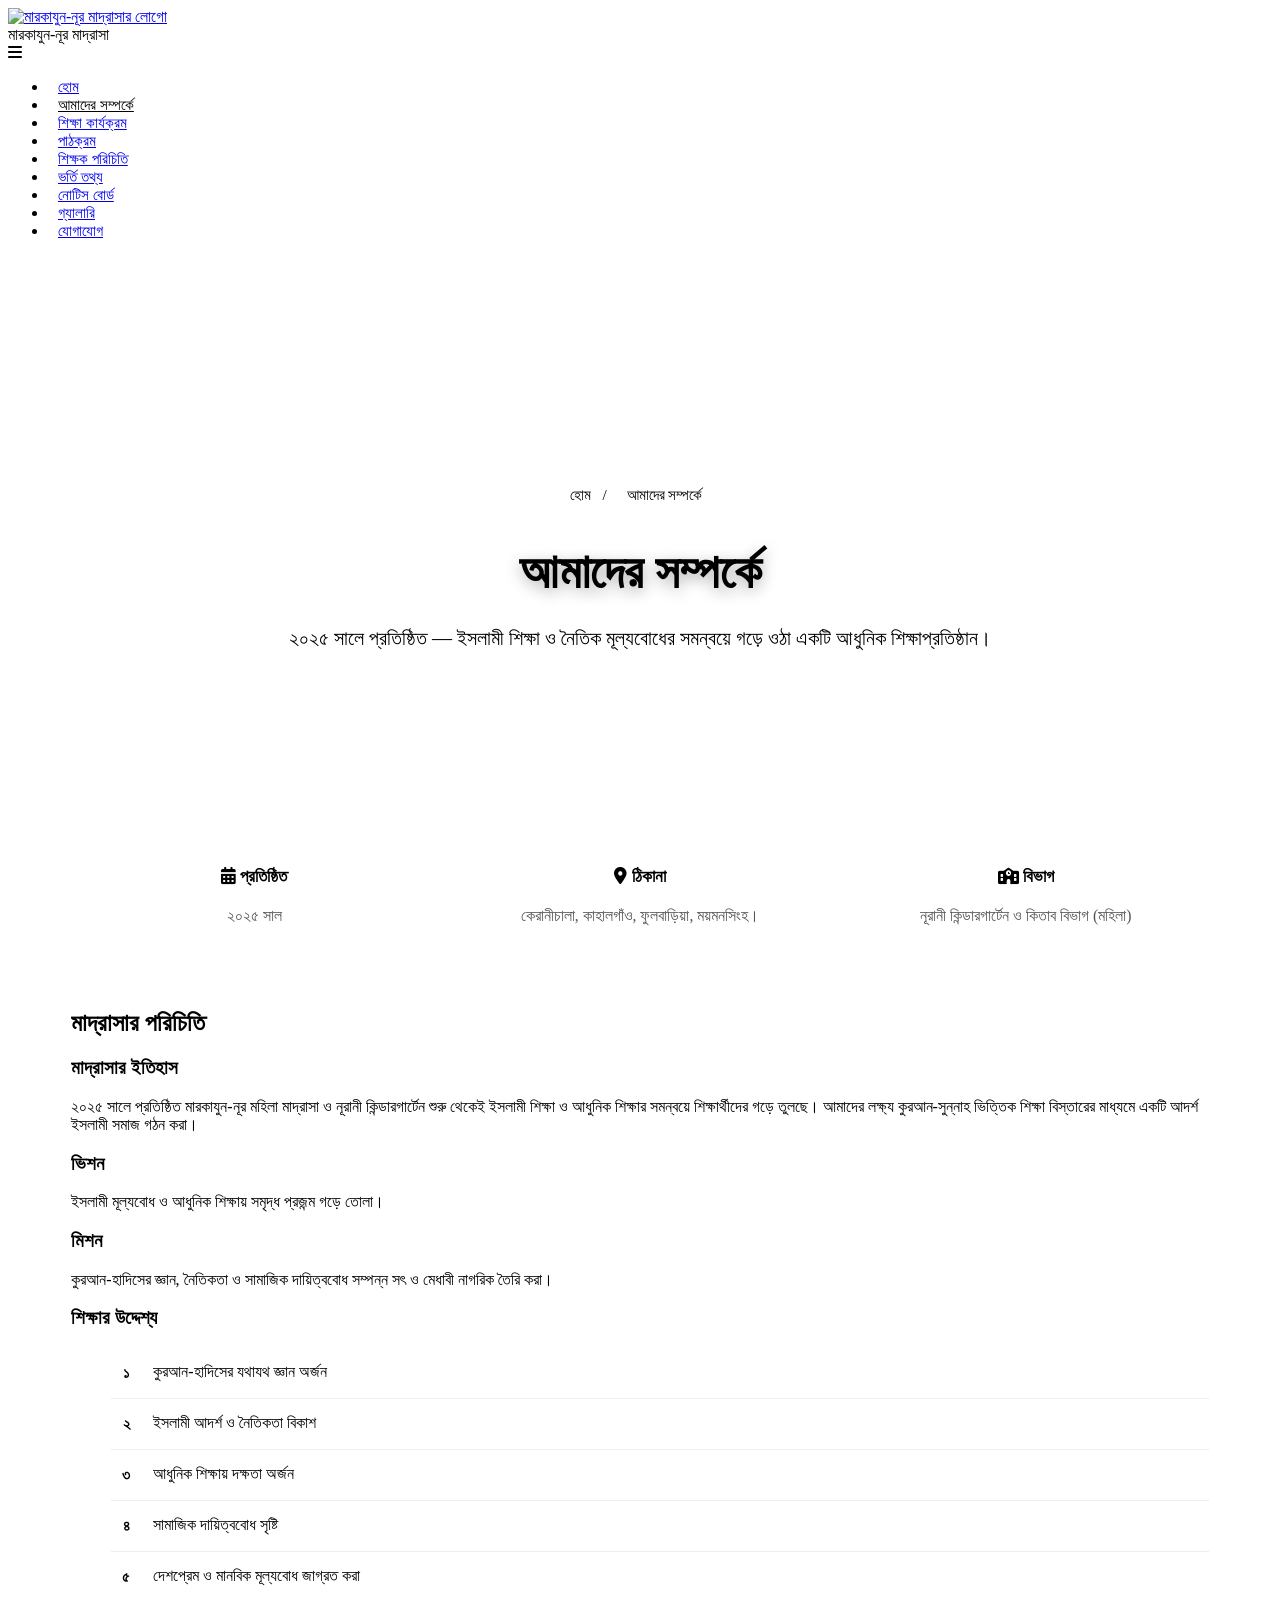
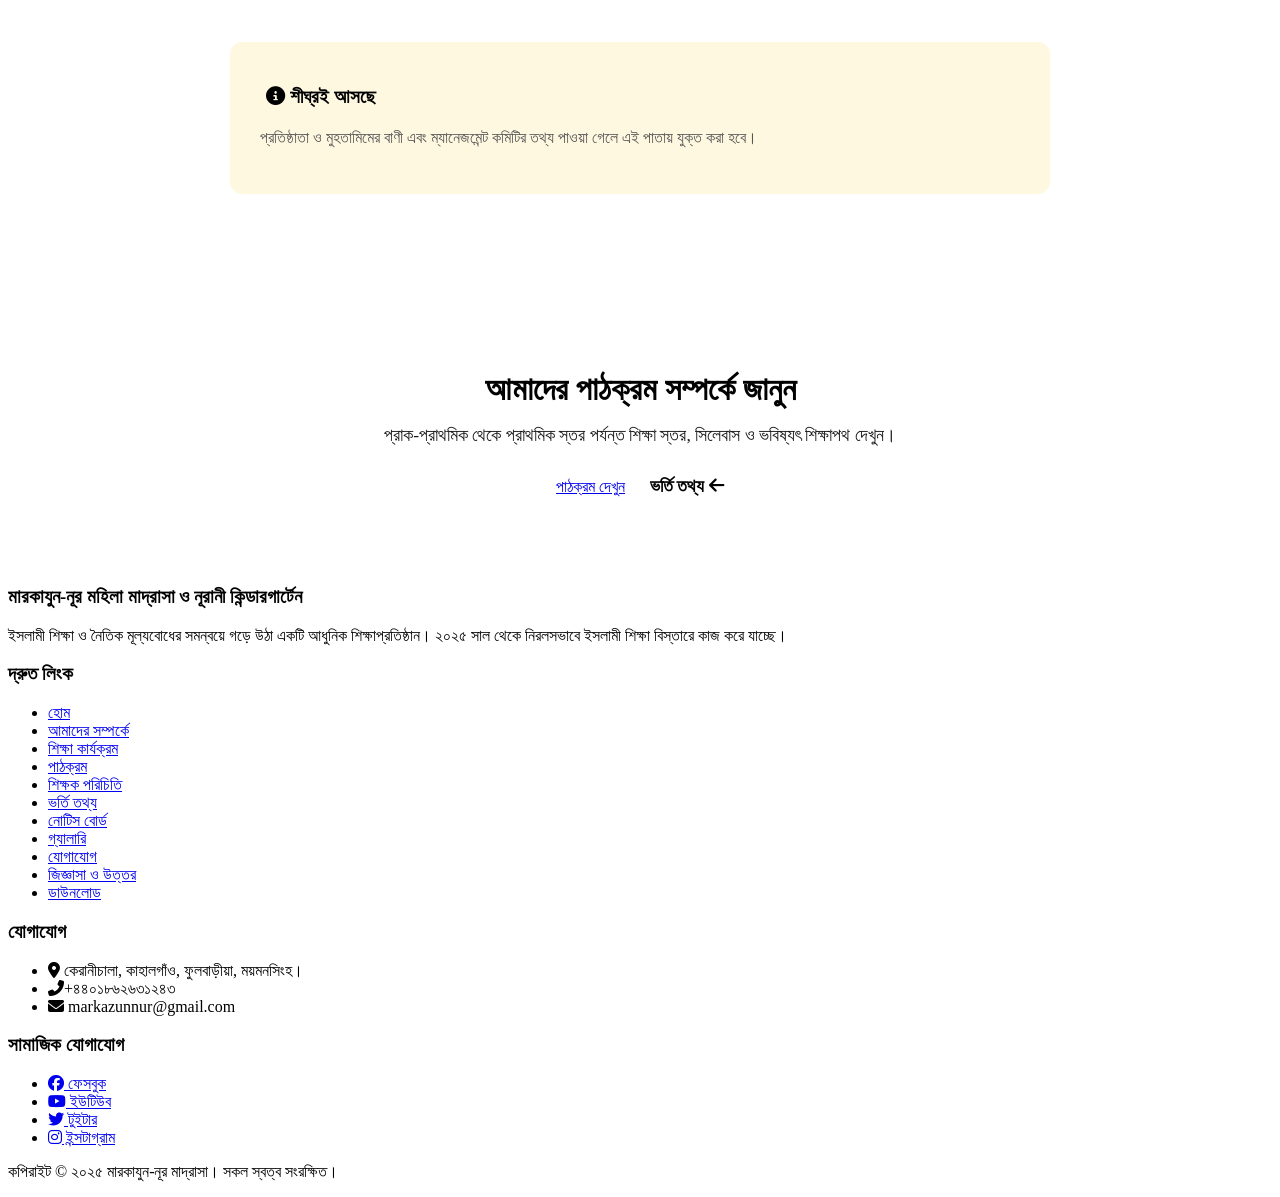
==== about.html @ 7dfc7ff7 "Add separate pages for About, Teachers, Admission, Notice, Gallery, Contact, FAQ and Downloads" ====
<!DOCTYPE html>
<html lang="bn">
<head>
<meta charset="UTF-8">
<meta name="viewport" content="width=device-width, initial-scale=1.0">

<title>আমাদের সম্পর্কে | মারকাযুন-নূর মাদ্রাসা</title>
<meta name="description" content="মারকাযুন-নূর মহিলা মাদ্রাসা ও নূরানী কিন্ডারগার্টেনের ইতিহাস, ভিশন, মিশন ও শিক্ষার উদ্দেশ্য।">
<meta name="keywords" content="মারকাযুন-নূর মাদ্রাসা, মাদ্রাসার ইতিহাস, ভিশন মিশন, নূরানী কিন্ডারগার্টেন">
<meta name="author" content="মারকাযুন-নূর মাদ্রাসা">

<!-- Robots -->
<meta name="robots" content="index, follow">
<meta name="googlebot" content="index, follow">

<!-- Canonical URL -->
<link rel="canonical" href="https://markazun-nur.netlify.app/about.html">

<!-- Open Graph (Facebook, WhatsApp, Messenger) -->
<meta property="og:title" content="আমাদের সম্পর্কে | মারকাযুন-নূর মাদ্রাসা">
<meta property="og:description" content="২০২৫ সালে প্রতিষ্ঠিত মারকাযুন-নূর মাদ্রাসার ইতিহাস, ভিশন, মিশন ও শিক্ষার উদ্দেশ্য।">
<meta property="og:image" content="https://markazun-nur.netlify.app/assets/images/og.jpg">
<meta property="og:url" content="https://markazun-nur.netlify.app/about.html">
<meta property="og:type" content="website">

<!-- Twitter Card -->
<meta name="twitter:card" content="summary_large_image">
<meta name="twitter:title" content="আমাদের সম্পর্কে | মারকাযুন-নূর মাদ্রাসা">
<meta name="twitter:description" content="২০২৫ সালে প্রতিষ্ঠিত মারকাযুন-নূর মাদ্রাসার ইতিহাস, ভিশন, মিশন ও শিক্ষার উদ্দেশ্য।">
<meta name="twitter:image" content="https://markazun-nur.netlify.app/assets/images/og.jpg">

<!-- Favicon -->
<link rel="icon" type="image/png" href="assets/images/favicon.png">

<!-- CSS -->
<link rel="stylesheet" href="https://cdnjs.cloudflare.com/ajax/libs/font-awesome/6.4.0/css/all.min.css">
<link rel="stylesheet" href="assets/css/style.css">
<link rel="stylesheet" href="assets/css/academic.css">
<link rel="stylesheet" href="assets/css/pages.css">
</head>
<body>
 <!-- Header & Navigation -->
    <header>
        <div class="header-container">
            <div class="logo">
                <div class="logo-img">
                 <a href="index.html"><img src="assets/images/logo.svg" alt="মারকাযুন-নূর মাদ্রাসার লোগো"></a>
                </div>
                <div class="logo-text">মারকাযুন-নূর মাদ্রাসা</div>
            </div>
            <div class="mobile-toggle">
                <i class="fas fa-bars"></i>
            </div>
            <ul class="nav-menu">
                <li><a href="index.html" class="nav-link">হোম</a></li>
                <li><a href="about.html" class="nav-link active">আমাদের সম্পর্কে</a></li>
                <li><a href="index.html#courses" class="nav-link">শিক্ষা কার্যক্রম</a></li>
                <li><a href="academic-programs.html" class="nav-link">পাঠক্রম</a></li>
                <li><a href="teachers.html" class="nav-link">শিক্ষক পরিচিতি</a></li>
                <li><a href="admission.html" class="nav-link">ভর্তি তথ্য</a></li>
                <li><a href="notice.html" class="nav-link">নোটিস বোর্ড</a></li>
                <li><a href="gallery.html" class="nav-link">গ্যালারি</a></li>
                <li><a href="contact.html" class="nav-link">যোগাযোগ</a></li>
            </ul>
        </div>
    </header>
    <!-- Page Hero -->
    <section class="ac-hero">
        <div class="hero-bg islamic-pattern"></div>
        <div class="ac-hero-content">
            <nav class="ac-breadcrumb" aria-label="ব্রেডক্রাম্ব">
                <a href="index.html">হোম</a>
                <span aria-hidden="true">/</span>
                <span aria-current="page">আমাদের সম্পর্কে</span>
            </nav>
            <h1 class="ac-hero-title">আমাদের সম্পর্কে</h1>
            <p class="ac-hero-subtitle">২০২৫ সালে প্রতিষ্ঠিত — ইসলামী শিক্ষা ও নৈতিক মূল্যবোধের সমন্বয়ে গড়ে ওঠা একটি আধুনিক শিক্ষাপ্রতিষ্ঠান।</p>
        </div>
    </section>

    <section class="ac-section">
        <div class="pages-info">
            <div class="pages-info-item">
                <h4><i class="fas fa-calendar-alt"></i> প্রতিষ্ঠিত</h4>
                <p>২০২৫ সাল</p>
            </div>
            <div class="pages-info-item">
                <h4><i class="fas fa-map-marker-alt"></i> ঠিকানা</h4>
                <p>কেরানীচালা, কাহালগাঁও, ফুলবাড়িয়া, ময়মনসিংহ।</p>
            </div>
            <div class="pages-info-item">
                <h4><i class="fas fa-school"></i> বিভাগ</h4>
                <p>নূরানী কিন্ডারগার্টেন ও কিতাব বিভাগ (মহিলা)</p>
            </div>
        </div>

        <h2 class="section-title">মাদ্রাসার পরিচিতি</h2>
        <div class="about-content">
            <div class="about-card">
                <h3 class="card-title">মাদ্রাসার ইতিহাস</h3>
                <p>২০২৫ সালে প্রতিষ্ঠিত মারকাযুন-নূর মহিলা মাদ্রাসা ও নূরানী কিন্ডারগার্টেন শুরু থেকেই ইসলামী শিক্ষা ও আধুনিক শিক্ষার সমন্বয়ে শিক্ষার্থীদের গড়ে তুলছে। আমাদের লক্ষ্য কুরআন-সুন্নাহ ভিত্তিক শিক্ষা বিস্তারের মাধ্যমে একটি আদর্শ ইসলামী সমাজ গঠন করা।</p>
            </div>
            <div class="about-card">
                <h3 class="card-title">ভিশন</h3>
                <p>ইসলামী মূল্যবোধ ও আধুনিক শিক্ষায় সমৃদ্ধ প্রজন্ম গড়ে তোলা।</p>
            </div>
            <div class="about-card">
                <h3 class="card-title">মিশন</h3>
                <p>কুরআন-হাদিসের জ্ঞান, নৈতিকতা ও সামাজিক দায়িত্ববোধ সম্পন্ন সৎ ও মেধাবী নাগরিক তৈরি করা।</p>
            </div>
            <div class="about-card">
                <h3 class="card-title">শিক্ষার উদ্দেশ্য</h3>
                <ol class="pages-objectives">
                    <li>কুরআন-হাদিসের যথাযথ জ্ঞান অর্জন</li>
                    <li>ইসলামী আদর্শ ও নৈতিকতা বিকাশ</li>
                    <li>আধুনিক শিক্ষায় দক্ষতা অর্জন</li>
                    <li>সামাজিক দায়িত্ববোধ সৃষ্টি</li>
                    <li>দেশপ্রেম ও মানবিক মূল্যবোধ জাগ্রত করা</li>
                </ol>
            </div>
        </div>

        <div class="ac-disclaimer">
            <h3><i class="fas fa-circle-info"></i> শীঘ্রই আসছে</h3>
            <p>প্রতিষ্ঠাতা ও মুহতামিমের বাণী এবং ম্যানেজমেন্ট কমিটির তথ্য পাওয়া গেলে এই পাতায় যুক্ত করা হবে।</p>
        </div>
    </section>

    <section class="ac-cta">
        <h2>আমাদের পাঠক্রম সম্পর্কে জানুন</h2>
        <p>প্রাক-প্রাথমিক থেকে প্রাথমিক স্তর পর্যন্ত শিক্ষা স্তর, সিলেবাস ও ভবিষ্যৎ শিক্ষাপথ দেখুন।</p>
        <div class="ac-cta-buttons">
            <a href="academic-programs.html" class="hero-btn">পাঠক্রম দেখুন</a>
            <a href="admission.html" class="ac-cta-link">ভর্তি তথ্য <i class="fas fa-arrow-left"></i></a>
        </div>
    </section>
    <!-- Footer -->
    <footer>
        <div class="footer-container">
            <div class="footer-col">
                <h3>মারকাযুন-নূর মহিলা মাদ্রাসা ও নূরানী কিন্ডারগার্টেন</h3>
                <p>ইসলামী শিক্ষা ও নৈতিক মূল্যবোধের সমন্বয়ে গড়ে উঠা একটি আধুনিক শিক্ষাপ্রতিষ্ঠান। ২০২৫ সাল থেকে নিরলসভাবে ইসলামী শিক্ষা বিস্তারে কাজ করে যাচ্ছে।</p>
            </div>
            <div class="footer-col">
                <h3>দ্রুত লিংক</h3>
                <ul class="footer-links">
                    <li><a href="index.html">হোম</a></li>
                    <li><a href="about.html">আমাদের সম্পর্কে</a></li>
                    <li><a href="index.html#courses">শিক্ষা কার্যক্রম</a></li>
                    <li><a href="academic-programs.html">পাঠক্রম</a></li>
                    <li><a href="teachers.html">শিক্ষক পরিচিতি</a></li>
                    <li><a href="admission.html">ভর্তি তথ্য</a></li>
                    <li><a href="notice.html">নোটিস বোর্ড</a></li>
                    <li><a href="gallery.html">গ্যালারি</a></li>
                    <li><a href="contact.html">যোগাযোগ</a></li>
                    <li><a href="faq.html">জিজ্ঞাসা ও উত্তর</a></li>
                    <li><a href="downloads.html">ডাউনলোড</a></li>
                </ul>
            </div>
            <div class="footer-col">
                <h3>যোগাযোগ</h3>
                <ul class="footer-links">
                    <li><i class="fas fa-map-marker-alt"></i> কেরানীচালা, কাহালগাঁও, ফুলবাড়ীয়া, ময়মনসিংহ।</li>
                    <li><i class="fas fa-phone-alt"></i>+৪৪০১৮৬২৬৩১২৪৩ </li>
                    <li><i class="fas fa-envelope"></i> markazunnur@gmail.com </li>
                </ul>
            </div>
            <div class="footer-col">
                <h3>সামাজিক যোগাযোগ</h3>
                <ul class="footer-links">
                    <li><a href="https://www.facebook.com/share/1FT8ZxsGFk/"><i class="fab fa-facebook"></i> ফেসবুক</a></li>
                    <li><a href="#"><i class="fab fa-youtube"></i> ইউটিউব</a></li>
                    <li><a href="#"><i class="fab fa-twitter"></i> টুইটার</a></li>
                    <li><a href="#"><i class="fab fa-instagram"></i> ইন্সটাগ্রাম</a></li>
                </ul>
            </div>
        </div>
        <div class="copyright">
            <p>কপিরাইট © ২০২৫ মারকাযুন-নূর মাদ্রাসা। সকল স্বত্ব সংরক্ষিত।</p>
        </div>
    </footer>

<script src="assets/js/script.js"></script>
</body>

</html>
---- assets/css/academic.css ----
/* ============================================================
   Academic Programs & Curriculum — Markazun-Nur Madrasah
   Uses the existing design system from assets/css/style.css
   (same variables, fonts, section titles and card language).
   ============================================================ */

/* Active navigation item */
.nav-link.active {
    color: var(--primary-green);
}
.nav-link.active::after {
    width: 80%;
}

/* ---------- Page hero ---------- */
.ac-hero {
    background: linear-gradient(135deg, var(--primary-green) 0%, var(--dark-bg) 100%);
    color: var(--white);
    text-align: center;
    padding: 230px 5% 70px;
    position: relative;
    overflow: hidden;
}
.ac-hero-content {
    position: relative;
    z-index: 2;
    max-width: 800px;
    margin: 0 auto;
}
.ac-breadcrumb {
    font-size: 0.95rem;
    margin-bottom: 15px;
    color: var(--light-gold);
}
.ac-breadcrumb a {
    color: var(--light-gold);
    text-decoration: none;
}
.ac-breadcrumb a:hover {
    color: var(--white);
    text-decoration: underline;
}
.ac-breadcrumb span {
    margin: 0 8px;
}
.ac-hero-title {
    font-family: 'shohid';
    font-size: 3rem;
    margin-bottom: 15px;
    text-shadow: 0 5px 15px rgba(0, 0, 0, 0.3);
}
.ac-hero-subtitle {
    font-size: 1.25rem;
    font-weight: 500;
    line-height: 1.7;
}

/* ---------- Shared section helpers ---------- */
.ac-section {
    padding: 80px 5%;
    max-width: 1200px;
    margin: 0 auto;
}
.ac-intro {
    text-align: center;
    font-size: 1.1rem;
    color: #555;
    max-width: 760px;
    margin: -30px auto 50px;
    line-height: 1.8;
}
.ac-note {
    text-align: center;
    color: #666;
    font-size: 1rem;
    margin-top: 40px;
}
.ac-note i {
    color: var(--primary-green);
    margin-right: 6px;
}

/* ---------- Academic levels ---------- */
.ac-level-group {
    margin-bottom: 50px;
}
.ac-level-head {
    display: flex;
    align-items: center;
    gap: 20px;
    background: var(--white);
    border-radius: 15px;
    padding: 25px 30px;
    box-shadow: 0 10px 30px var(--shadow);
    border-right: 5px solid var(--gold);
    margin-bottom: 25px;
}
.ac-level-icon {
    width: 64px;
    height: 64px;
    min-width: 64px;
    border-radius: 50%;
    background: var(--primary-green);
    color: var(--white);
    display: flex;
    align-items: center;
    justify-content: center;
    font-size: 1.6rem;
}
.ac-level-head h3 {
    font-size: 1.6rem;
    color: var(--primary-green);
    margin-bottom: 5px;
}
.ac-level-head p {
    color: #666;
    line-height: 1.7;
}
.ac-class-grid {
    display: grid;
    grid-template-columns: repeat(auto-fit, minmax(240px, 1fr));
    gap: 25px;
}
.ac-class-card {
    background: var(--white);
    border-radius: 15px;
    padding: 30px 25px;
    text-align: center;
    box-shadow: 0 10px 30px var(--shadow);
    transition: all 0.3s ease;
    position: relative;
    overflow: hidden;
}
.ac-class-card::before {
    content: '';
    position: absolute;
    top: 0;
    left: 0;
    width: 100%;
    height: 5px;
    background: var(--primary-green);
}
.ac-class-card:hover {
    transform: translateY(-8px);
    box-shadow: 0 15px 40px var(--shadow);
}
.ac-class-icon {
    width: 70px;
    height: 70px;
    border-radius: 50%;
    margin: 0 auto 18px;
    background: var(--light-green);
    color: var(--white);
    display: flex;
    align-items: center;
    justify-content: center;
    font-size: 1.8rem;
}
.ac-class-card h4 {
    font-size: 1.4rem;
    color: var(--primary-green);
    margin-bottom: 10px;
}
.ac-age {
    display: inline-block;
    background: var(--light-gold);
    color: var(--dark-bg);
    font-weight: 600;
    padding: 5px 14px;
    border-radius: 50px;
    margin-bottom: 12px;
}
.ac-age i {
    color: var(--primary-green);
    margin-left: 4px;
}
.ac-class-card p:last-child {
    color: #666;
    line-height: 1.7;
}

/* ---------- Syllabus ---------- */
.ac-syllabus {
    background: var(--white);
    border-radius: 20px;
    box-shadow: 0 10px 30px var(--shadow);
}
.ac-subject-grid {
    display: grid;
    grid-template-columns: repeat(auto-fit, minmax(300px, 1fr));
    gap: 25px;
}
.ac-subject-card {
    background: var(--off-white);
    border-radius: 15px;
    padding: 30px 25px;
    box-shadow: 0 5px 20px var(--shadow);
    transition: all 0.3s ease;
    border-top: 5px solid var(--primary-green);
}
.ac-subject-card:hover {
    transform: translateY(-8px);
    box-shadow: 0 15px 35px var(--shadow);
}
.ac-subject-card.ac-featured {
    background: linear-gradient(135deg, var(--primary-green) 0%, var(--dark-bg) 100%);
    color: var(--white);
    border-top: 5px solid var(--gold);
}
.ac-subject-card.ac-featured h3 {
    color: var(--white);
}
.ac-subject-card.ac-featured p {
    color: #e8e8e8;
}
.ac-subject-card.ac-featured .ac-subject-highlight {
    color: var(--light-gold);
}
.ac-subject-icon {
    width: 64px;
    height: 64px;
    border-radius: 50%;
    background: var(--primary-green);
    color: var(--white);
    display: flex;
    align-items: center;
    justify-content: center;
    font-size: 1.6rem;
    margin-bottom: 18px;
}
.ac-featured .ac-subject-icon {
    background: var(--gold);
    color: var(--dark-bg);
}
.ac-subject-card h3 {
    font-size: 1.4rem;
    color: var(--primary-green);
    margin-bottom: 10px;
}
.ac-subject-card p {
    color: #555;
    line-height: 1.8;
}
.ac-subject-highlight {
    font-weight: 700;
    color: var(--primary-green);
    font-size: 1.1rem;
    margin-bottom: 8px;
}
.ac-tags {
    list-style: none;
    display: flex;
    flex-wrap: wrap;
    gap: 10px;
    margin-top: 18px;
}
.ac-tags li {
    background: var(--white);
    border: 1px solid #ddd;
    border-radius: 50px;
    padding: 6px 14px;
    font-size: 0.95rem;
    color: #444;
}

/* ---------- Pathway ---------- */
.ac-pathway-badge {
    display: inline-block;
    background: var(--light-gold);
    color: var(--dark-bg);
    font-weight: 700;
    padding: 8px 20px;
    border-radius: 50px;
    margin: 0 auto 40px;
}
#pathway {
    text-align: center;
}
#pathway .ac-intro {
    margin-bottom: 25px;
}
.ac-pathway {
    max-width: 760px;
    margin: 0 auto;
    text-align: left;
}
.ac-step {
    display: flex;
    align-items: flex-start;
    gap: 20px;
    background: var(--white);
    border-radius: 15px;
    padding: 25px 30px;
    box-shadow: 0 10px 30px var(--shadow);
    text-align: left;
}
.ac-step-body {
    flex: 1;
    min-width: 0;
}
.ac-step-num {
    width: 56px;
    height: 56px;
    min-width: 56px;
    border-radius: 50%;
    background: var(--primary-green);
    color: var(--white);
    display: flex;
    align-items: center;
    justify-content: center;
    font-size: 1.5rem;
    font-weight: 700;
}
.ac-step-body h3 {
    font-size: 1.35rem;
    color: var(--primary-green);
    margin-bottom: 6px;
}
.ac-step-body p {
    color: #555;
    line-height: 1.8;
}
.ac-arrow {
    text-align: center;
    color: var(--gold);
    font-size: 1.6rem;
    padding: 10px 0;
}
.ac-branch-grid {
    display: grid;
    grid-template-columns: repeat(3, 1fr);
    gap: 15px;
    margin-top: 20px;
}
.ac-branch {
    background: var(--off-white);
    border: 2px solid var(--gold);
    border-radius: 12px;
    padding: 20px 12px;
    text-align: center;
}
.ac-branch-icon {
    width: 52px;
    height: 52px;
    border-radius: 50%;
    margin: 0 auto 12px;
    background: var(--primary-green);
    color: var(--white);
    display: flex;
    align-items: center;
    justify-content: center;
    font-size: 1.3rem;
}
.ac-branch h4 {
    font-size: 1.2rem;
    color: var(--primary-green);
    margin-bottom: 4px;
}
.ac-branch p {
    font-size: 0.95rem;
    color: #666;
}
.ac-disclaimer {
    max-width: 760px;
    margin: 40px auto 0;
    background: #fff8e1;
    border: 1px solid var(--gold);
    border-right: 5px solid var(--gold);
    border-radius: 12px;
    padding: 25px 30px;
    text-align: left;
}
.ac-disclaimer h3 {
    color: var(--primary-green);
    font-size: 1.2rem;
    margin-bottom: 8px;
}
.ac-disclaimer h3 i {
    color: var(--gold);
    margin-left: 6px;
}
.ac-disclaimer p {
    color: #555;
    line-height: 1.8;
}

/* ---------- CTA ---------- */
.ac-cta {
    background: linear-gradient(135deg, var(--primary-green) 0%, var(--dark-bg) 100%);
    color: var(--white);
    text-align: center;
    padding: 70px 5%;
}
.ac-cta h2 {
    font-size: 2rem;
    margin-bottom: 12px;
}
.ac-cta p {
    font-size: 1.1rem;
    margin-bottom: 30px;
    opacity: 0.9;
}
.ac-cta-buttons {
    display: flex;
    align-items: center;
    justify-content: center;
    gap: 25px;
    flex-wrap: wrap;
}
.ac-cta-link {
    color: var(--light-gold);
    text-decoration: none;
    font-weight: 600;
    font-size: 1.1rem;
}
.ac-cta-link:hover {
    color: var(--white);
    text-decoration: underline;
}

/* ---------- Homepage preview section ---------- */
.curriculum-preview {
    background: var(--white);
}
.curriculum-intro {
    text-align: center;
    font-size: 1.1rem;
    color: #555;
    max-width: 760px;
    margin: -30px auto 10px;
    line-height: 1.8;
}
.curriculum-more {
    text-align: center;
    margin-top: 45px;
}

/* ---------- Responsive ---------- */
@media (max-width: 992px) {
    .ac-hero-title {
        font-size: 2.4rem;
    }
}
@media (max-width: 768px) {
    .ac-hero {
        padding: 130px 5% 55px;
    }
    .ac-hero-title {
        font-size: 2rem;
    }
    .ac-hero-subtitle {
        font-size: 1.1rem;
    }
    .ac-section {
        padding: 60px 5%;
    }
    .ac-level-head {
        flex-direction: column;
        text-align: center;
        padding: 25px 20px;
    }
    .ac-step {
        padding: 20px;
    }
    .ac-cta h2 {
        font-size: 1.6rem;
    }
}
@media (max-width: 576px) {
    .ac-hero-title {
        font-size: 1.7rem;
    }
    .ac-branch-grid {
        grid-template-columns: 1fr;
    }
    .ac-step {
        flex-direction: column;
        align-items: center;
        text-align: center;
    }
    .ac-subject-card,
    .ac-class-card {
        padding: 25px 18px;
    }
}
---- assets/css/pages.css ----
/* ============================================================
   Shared pages — Markazun-Nur Madrasah
   Page-specific styles for about, teachers, admission, notice,
   gallery, contact, faq, downloads.
   Loads after assets/css/style.css and assets/css/academic.css.
   Uses the same design variables.
   ============================================================ */

/* 9-item desktop navigation: tighten spacing so it fits one row */
.nav-menu {
    gap: 16px;
}
.nav-link {
    padding: 8px 10px;
    font-size: 0.95rem;
}

/* ---------- Info strip (about page) ---------- */
.pages-info {
    display: grid;
    grid-template-columns: repeat(auto-fit, minmax(220px, 1fr));
    gap: 20px;
    margin-bottom: 45px;
}
.pages-info-item {
    background: var(--white);
    border-radius: 12px;
    padding: 20px 22px;
    box-shadow: 0 5px 20px var(--shadow);
    border-top: 4px solid var(--gold);
    text-align: center;
}
.pages-info-item h4 {
    color: var(--primary-green);
    font-size: 1.05rem;
    margin-bottom: 6px;
}
.pages-info-item p {
    color: #555;
    line-height: 1.7;
    font-size: 0.98rem;
}

/* Objectives list (about page) */
.pages-objectives {
    list-style: none;
    counter-reset: obj;
    margin-top: 10px;
}
.pages-objectives li {
    counter-increment: obj;
    padding: 10px 0;
    border-bottom: 1px solid #eee;
    display: flex;
    gap: 12px;
    align-items: flex-start;
    line-height: 1.7;
}
.pages-objectives li:last-child {
    border-bottom: none;
}
.pages-objectives li::before {
    content: counter(obj, bengali);
    width: 30px;
    height: 30px;
    min-width: 30px;
    border-radius: 50%;
    background: var(--primary-green);
    color: var(--white);
    display: flex;
    align-items: center;
    justify-content: center;
    font-weight: 700;
    font-size: 0.95rem;
}

/* ---------- FAQ accordion ---------- */
.faq-list {
    max-width: 820px;
    margin: 0 auto;
}
.faq-list details {
    background: var(--white);
    border-radius: 12px;
    box-shadow: 0 5px 20px var(--shadow);
    margin-bottom: 15px;
    overflow: hidden;
    border-right: 4px solid var(--primary-green);
}
.faq-list summary {
    cursor: pointer;
    padding: 20px 25px;
    font-weight: 700;
    font-size: 1.1rem;
    color: var(--primary-green);
    list-style: none;
    display: flex;
    justify-content: space-between;
    align-items: center;
    gap: 15px;
}
.faq-list summary::-webkit-details-marker {
    display: none;
}
.faq-list summary::after {
    content: '\f078';
    font-family: 'Font Awesome 6 Free';
    font-weight: 900;
    font-size: 0.9rem;
    color: var(--gold);
    transition: transform 0.3s ease;
}
.faq-list details[open ] summary::after {
    transform: rotate(180deg);
}
.faq-list details p,
.faq-list details ul {
    padding: 0 25px 20px;
    color: #555;
    line-height: 1.9;
}
.faq-list details ul {
    list-style: none;
}
.faq-list details ul li {
    padding: 4px 0;
}
.faq-list details ul li i {
    color: var(--gold);
    margin-left: 8px;
}

/* ---------- Downloads ---------- */
.dl-grid {
    display: grid;
    grid-template-columns: repeat(auto-fit, minmax(300px, 1fr));
    gap: 25px;
}
.dl-card {
    background: var(--white);
    border-radius: 15px;
    padding: 30px 25px;
    box-shadow: 0 10px 30px var(--shadow);
    transition: all 0.3s ease;
    border-top: 5px solid var(--primary-green);
    display: flex;
    flex-direction: column;
}
.dl-card:hover {
    transform: translateY(-8px);
    box-shadow: 0 15px 40px var(--shadow);
}
.dl-icon {
    width: 64px;
    height: 64px;
    border-radius: 50%;
    background: var(--primary-green);
    color: var(--white);
    display: flex;
    align-items: center;
    justify-content: center;
    font-size: 1.6rem;
    margin-bottom: 18px;
}
.dl-card h3 {
    font-size: 1.3rem;
    color: var(--primary-green);
    margin-bottom: 12px;
    line-height: 1.6;
}
.dl-meta {
    display: flex;
    flex-wrap: wrap;
    gap: 10px;
    margin-bottom: 20px;
}
.dl-meta span {
    background: var(--off-white);
    border: 1px solid #ddd;
    border-radius: 50px;
    padding: 5px 14px;
    font-size: 0.9rem;
    color: #444;
}
.dl-meta span i {
    color: var(--primary-green);
    margin-left: 5px;
}
.dl-btn {
    margin-top: auto;
    display: inline-block;
    background: var(--primary-green);
    color: var(--white);
    text-decoration: none;
    padding: 11px 26px;
    border-radius: 50px;
    font-weight: 600;
    font-size: 1rem;
    transition: all 0.3s ease;
    text-align: center;
}
.dl-btn:hover {
    background: var(--light-green);
    transform: translateY(-3px);
    box-shadow: 0 5px 15px rgba(0, 0, 0, 0.2);
}
.dl-btn i {
    margin-left: 8px;
}

/* ---------- Admission page helpers ---------- */
.pages-steps {
    max-width: 760px;
    margin: 0 auto 50px;
}
.pages-form-box {
    text-align: center;
    background: var(--white);
    border-radius: 15px;
    padding: 35px 25px;
    box-shadow: 0 10px 30px var(--shadow);
    margin-bottom: 50px;
}
.pages-form-box h3 {
    color: var(--primary-green);
    font-size: 1.4rem;
    margin-bottom: 10px;
}
.pages-form-box p {
    color: #666;
    line-height: 1.8;
    margin-bottom: 22px;
}

/* ---------- Gallery (fill tiles, crop wide photos) ---------- */
.gallery-item {
    display: block;
}
.gallery-item img {
    width: 100%;
    height: 100%;
    object-fit: cover;
    display: block;
}

/* ---------- Contact page ---------- */
.contact-detail a {
    color: #333;
    text-decoration: none;
}
.contact-detail a:hover {
    color: var(--primary-green);
    text-decoration: underline;
}

/* ---------- Responsive ---------- */
@media (max-width: 768px) {
    .faq-list summary {
        padding: 16px 18px;
        font-size: 1rem;
    }
    .faq-list details p,
    .faq-list details ul {
        padding: 0 18px 16px;
    }
}
@media (max-width: 576px) {
    .dl-card,
    .pages-form-box {
        padding: 25px 18px;
    }
}
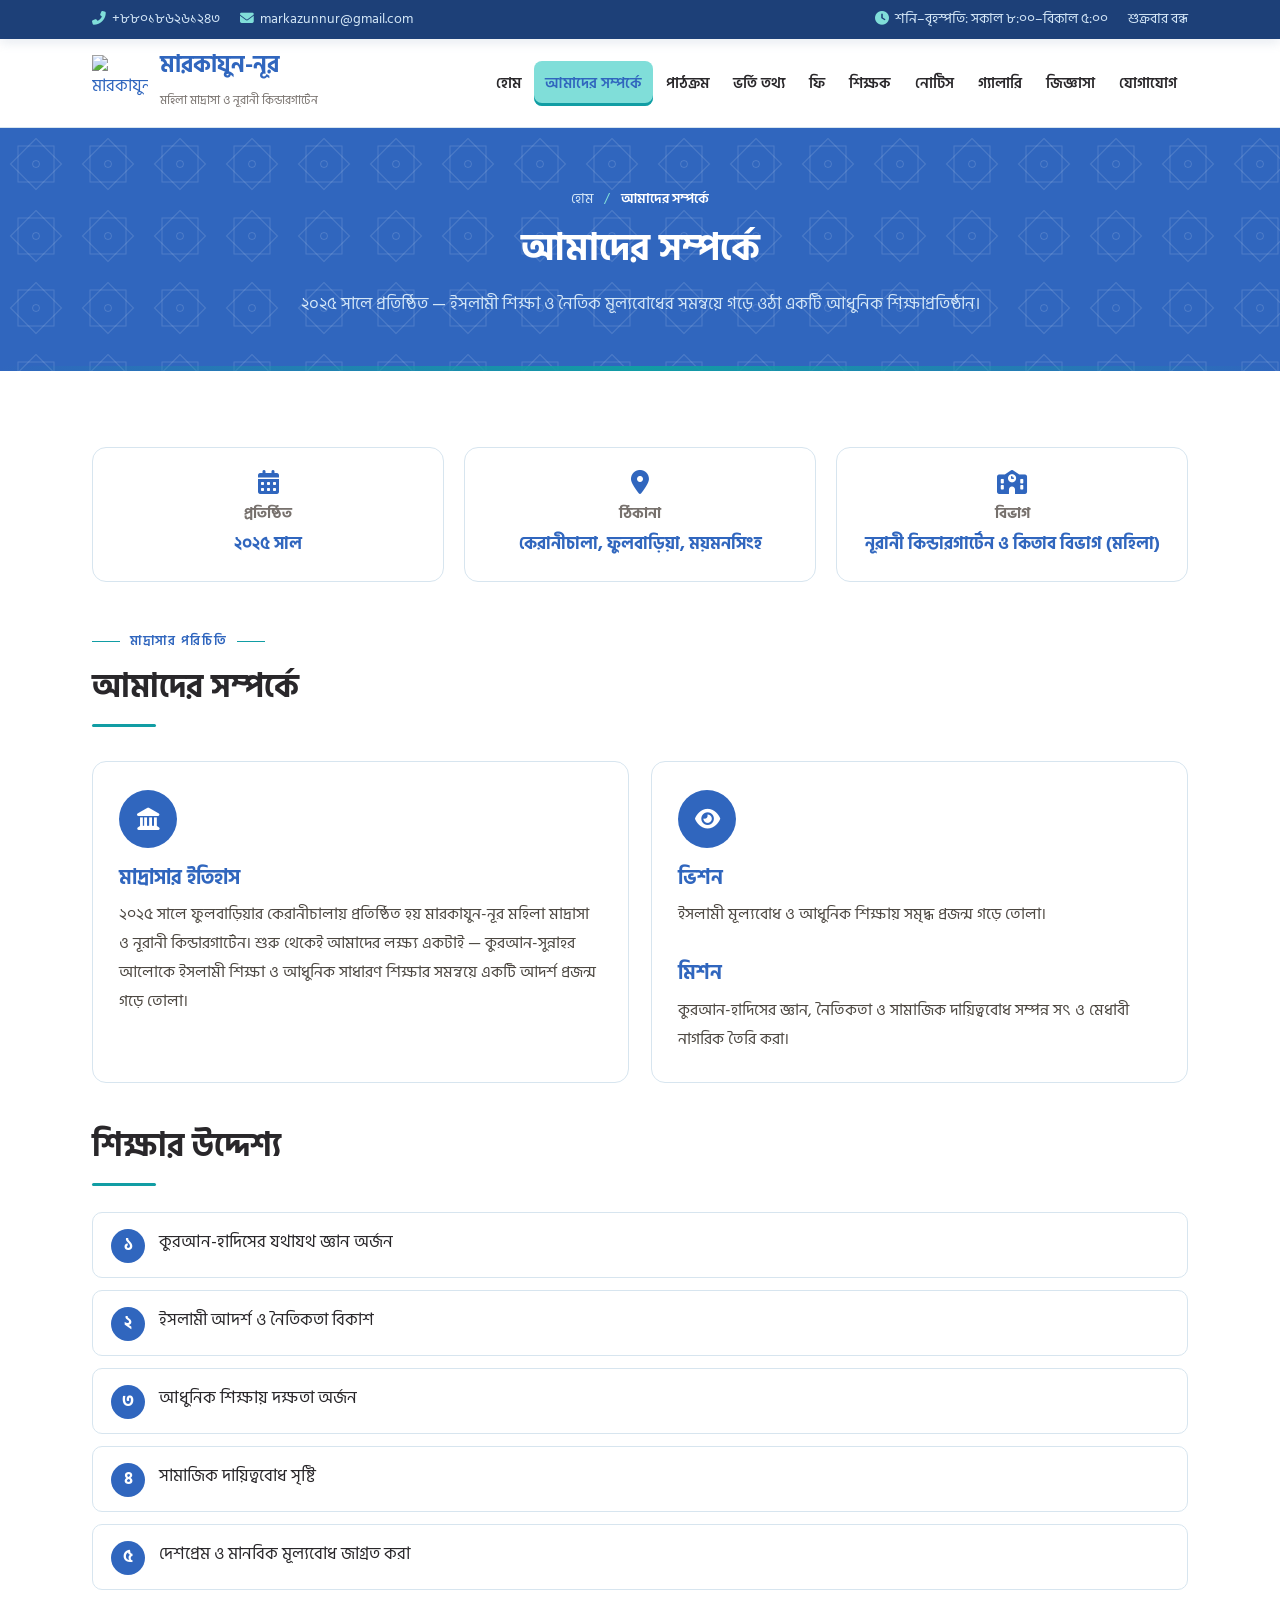
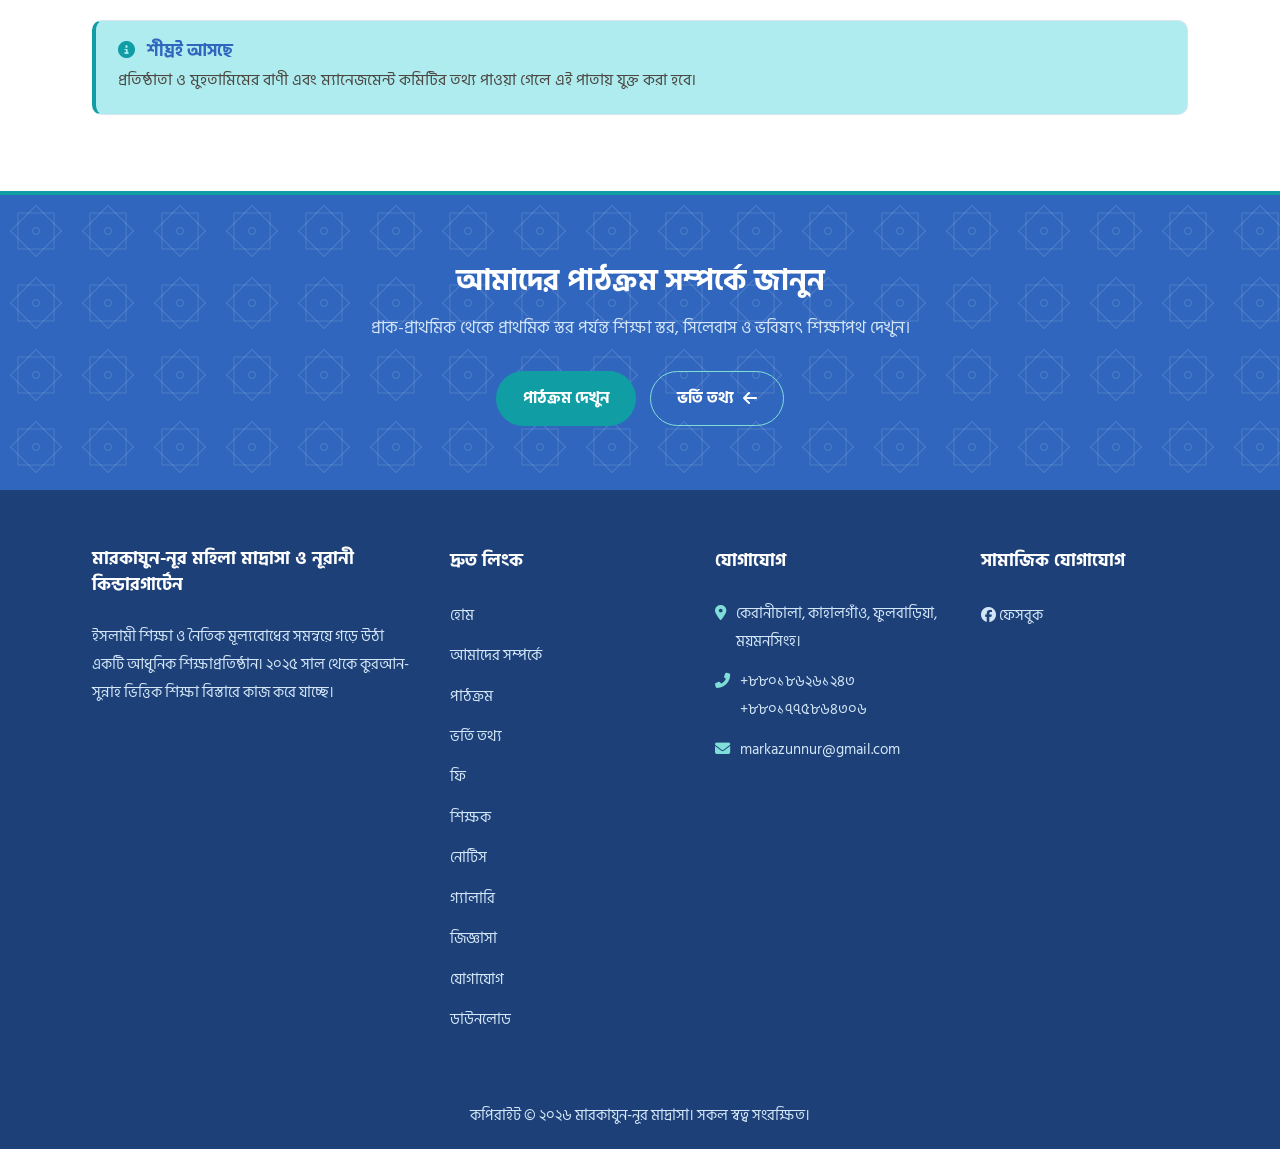
==== commit c0b82938: "Fresh redesign: new blue/teal design system, 11 pages, fees page" ====
--- a/about.html
+++ b/about.html
@@ -32,155 +32,186 @@
 <!-- Favicon -->
 <link rel="icon" type="image/png" href="assets/images/favicon.png">
 
+<!-- Fonts -->
+<link rel="preconnect" href="https://fonts.googleapis.com">
+<link rel="preconnect" href="https://fonts.gstatic.com" crossorigin>
+<link href="https://fonts.googleapis.com/css2?family=Hind+Siliguri:wght@400;500;600;700&family=Manrope:wght@400;600;700;800&family=Amiri:wght@400;700&display=swap" rel="stylesheet">
+
 <!-- CSS -->
 <link rel="stylesheet" href="https://cdnjs.cloudflare.com/ajax/libs/font-awesome/6.4.0/css/all.min.css">
-<link rel="stylesheet" href="assets/css/style.css">
-<link rel="stylesheet" href="assets/css/academic.css">
-<link rel="stylesheet" href="assets/css/pages.css">
+<link rel="stylesheet" href="assets/css/main.css">
 </head>
 <body>
- <!-- Header & Navigation -->
-    <header>
-        <div class="header-container">
-            <div class="logo">
-                <div class="logo-img">
-                 <a href="index.html"><img src="assets/images/logo.svg" alt="মারকাযুন-নূর মাদ্রাসার লোগো"></a>
-                </div>
-                <div class="logo-text">মারকাযুন-নূর মাদ্রাসা</div>
-            </div>
-            <div class="mobile-toggle">
-                <i class="fas fa-bars"></i>
-            </div>
+<!-- Top bar -->
+<div class="topbar">
+    <div class="container">
+        <div class="topbar-left">
+            <span><i class="fas fa-phone-alt"></i><a href="tel:+880186261243">+৮৮০১৮৬২৬১২৪৩</a></span>
+            <span><i class="fas fa-envelope"></i><a href="mailto:markazunnur@gmail.com">markazunnur@gmail.com</a></span>
+        </div>
+        <div class="topbar-right">
+            <span><i class="fas fa-clock"></i>শনি–বৃহস্পতি: সকাল ৮:০০–বিকাল ৫:০০</span>
+            <span>শুক্রবার বন্ধ</span>
+        </div>
+    </div>
+</div>
+<!-- Header & Navigation -->
+<header class="site-header">
+    <div class="container header-inner">
+        <a href="index.html" class="brand">
+            <img src="assets/images/logo.svg" alt="মারকাযুন-নূর মাদ্রাসার লোগো">
+            <span>
+                <span class="brand-name">মারকাযুন-নূর</span><br>
+                <span class="brand-sub">মহিলা মাদ্রাসা ও নূরানী কিন্ডারগার্টেন</span>
+            </span>
+        </a>
+        <button class="nav-toggle" aria-label="মেনু খুলুন" aria-expanded="false"><i class="fas fa-bars"></i></button>
+        <nav aria-label="প্রধান মেনু">
             <ul class="nav-menu">
                 <li><a href="index.html" class="nav-link">হোম</a></li>
                 <li><a href="about.html" class="nav-link active">আমাদের সম্পর্কে</a></li>
-                <li><a href="index.html#courses" class="nav-link">শিক্ষা কার্যক্রম</a></li>
                 <li><a href="academic-programs.html" class="nav-link">পাঠক্রম</a></li>
-                <li><a href="teachers.html" class="nav-link">শিক্ষক পরিচিতি</a></li>
                 <li><a href="admission.html" class="nav-link">ভর্তি তথ্য</a></li>
-                <li><a href="notice.html" class="nav-link">নোটিস বোর্ড</a></li>
+                <li><a href="fees.html" class="nav-link">ফি</a></li>
+                <li><a href="teachers.html" class="nav-link">শিক্ষক</a></li>
+                <li><a href="notice.html" class="nav-link">নোটিস</a></li>
                 <li><a href="gallery.html" class="nav-link">গ্যালারি</a></li>
+                <li><a href="faq.html" class="nav-link">জিজ্ঞাসা</a></li>
                 <li><a href="contact.html" class="nav-link">যোগাযোগ</a></li>
             </ul>
-        </div>
-    </header>
-    <!-- Page Hero -->
-    <section class="ac-hero">
-        <div class="hero-bg islamic-pattern"></div>
-        <div class="ac-hero-content">
-            <nav class="ac-breadcrumb" aria-label="ব্রেডক্রাম্ব">
-                <a href="index.html">হোম</a>
-                <span aria-hidden="true">/</span>
-                <span aria-current="page">আমাদের সম্পর্কে</span>
-            </nav>
-            <h1 class="ac-hero-title">আমাদের সম্পর্কে</h1>
-            <p class="ac-hero-subtitle">২০২৫ সালে প্রতিষ্ঠিত — ইসলামী শিক্ষা ও নৈতিক মূল্যবোধের সমন্বয়ে গড়ে ওঠা একটি আধুনিক শিক্ষাপ্রতিষ্ঠান।</p>
-        </div>
-    </section>
-
-    <section class="ac-section">
-        <div class="pages-info">
-            <div class="pages-info-item">
-                <h4><i class="fas fa-calendar-alt"></i> প্রতিষ্ঠিত</h4>
+        </nav>
+    </div>
+</header>
+<!-- Page Hero -->
+<section class="hero page-hero">
+    <div class="container">
+        <nav class="breadcrumb" aria-label="ব্রেডক্রাম্ব">
+            <a href="index.html">হোম</a>
+            <span aria-hidden="true">/</span>
+            <span aria-current="page">আমাদের সম্পর্কে</span>
+        </nav>
+        <h1>আমাদের সম্পর্কে</h1>
+        <p class="hero-tagline">২০২৫ সালে প্রতিষ্ঠিত — ইসলামী শিক্ষা ও নৈতিক মূল্যবোধের সমন্বয়ে গড়ে ওঠা একটি আধুনিক শিক্ষাপ্রতিষ্ঠান।</p>
+    </div>
+</section>
+
+<section class="section">
+    <div class="container">
+        <div class="info-strip">
+            <div class="info-item">
+                <i class="fas fa-calendar-alt"></i>
+                <h4>প্রতিষ্ঠিত</h4>
                 <p>২০২৫ সাল</p>
             </div>
-            <div class="pages-info-item">
-                <h4><i class="fas fa-map-marker-alt"></i> ঠিকানা</h4>
-                <p>কেরানীচালা, কাহালগাঁও, ফুলবাড়িয়া, ময়মনসিংহ।</p>
-            </div>
-            <div class="pages-info-item">
-                <h4><i class="fas fa-school"></i> বিভাগ</h4>
+            <div class="info-item">
+                <i class="fas fa-map-marker-alt"></i>
+                <h4>ঠিকানা</h4>
+                <p>কেরানীচালা, ফুলবাড়িয়া, ময়মনসিংহ</p>
+            </div>
+            <div class="info-item">
+                <i class="fas fa-school"></i>
+                <h4>বিভাগ</h4>
                 <p>নূরানী কিন্ডারগার্টেন ও কিতাব বিভাগ (মহিলা)</p>
             </div>
         </div>
 
-        <h2 class="section-title">মাদ্রাসার পরিচিতি</h2>
-        <div class="about-content">
-            <div class="about-card">
-                <h3 class="card-title">মাদ্রাসার ইতিহাস</h3>
-                <p>২০২৫ সালে প্রতিষ্ঠিত মারকাযুন-নূর মহিলা মাদ্রাসা ও নূরানী কিন্ডারগার্টেন শুরু থেকেই ইসলামী শিক্ষা ও আধুনিক শিক্ষার সমন্বয়ে শিক্ষার্থীদের গড়ে তুলছে। আমাদের লক্ষ্য কুরআন-সুন্নাহ ভিত্তিক শিক্ষা বিস্তারের মাধ্যমে একটি আদর্শ ইসলামী সমাজ গঠন করা।</p>
-            </div>
-            <div class="about-card">
-                <h3 class="card-title">ভিশন</h3>
+        <div class="section-head">
+            <p class="eyebrow">মাদ্রাসার পরিচিতি</p>
+            <h2 class="section-title">আমাদের সম্পর্কে</h2>
+            <div class="title-rule"></div>
+        </div>
+        <div class="grid grid-2">
+            <article class="card">
+                <div class="card-icon"><i class="fas fa-landmark"></i></div>
+                <h3>মাদ্রাসার ইতিহাস</h3>
+                <p>২০২৫ সালে ফুলবাড়িয়ার কেরানীচালায় প্রতিষ্ঠিত হয় মারকাযুন-নূর মহিলা মাদ্রাসা ও নূরানী কিন্ডারগার্টেন। শুরু থেকেই আমাদের লক্ষ্য একটাই — কুরআন-সুন্নাহর আলোকে ইসলামী শিক্ষা ও আধুনিক সাধারণ শিক্ষার সমন্বয়ে একটি আদর্শ প্রজন্ম গড়ে তোলা।</p>
+            </article>
+            <article class="card">
+                <div class="card-icon"><i class="fas fa-eye"></i></div>
+                <h3>ভিশন</h3>
                 <p>ইসলামী মূল্যবোধ ও আধুনিক শিক্ষায় সমৃদ্ধ প্রজন্ম গড়ে তোলা।</p>
-            </div>
-            <div class="about-card">
-                <h3 class="card-title">মিশন</h3>
+                <h3 class="mt-30">মিশন</h3>
                 <p>কুরআন-হাদিসের জ্ঞান, নৈতিকতা ও সামাজিক দায়িত্ববোধ সম্পন্ন সৎ ও মেধাবী নাগরিক তৈরি করা।</p>
-            </div>
-            <div class="about-card">
-                <h3 class="card-title">শিক্ষার উদ্দেশ্য</h3>
-                <ol class="pages-objectives">
-                    <li>কুরআন-হাদিসের যথাযথ জ্ঞান অর্জন</li>
-                    <li>ইসলামী আদর্শ ও নৈতিকতা বিকাশ</li>
-                    <li>আধুনিক শিক্ষায় দক্ষতা অর্জন</li>
-                    <li>সামাজিক দায়িত্ববোধ সৃষ্টি</li>
-                    <li>দেশপ্রেম ও মানবিক মূল্যবোধ জাগ্রত করা</li>
-                </ol>
-            </div>
-        </div>
-
-        <div class="ac-disclaimer">
+            </article>
+        </div>
+
+        <div class="mt-40">
+            <h2 class="section-title">শিক্ষার উদ্দেশ্য</h2>
+            <div class="title-rule"></div>
+            <ol class="objective-list">
+                <li>কুরআন-হাদিসের যথাযথ জ্ঞান অর্জন</li>
+                <li>ইসলামী আদর্শ ও নৈতিকতা বিকাশ</li>
+                <li>আধুনিক শিক্ষায় দক্ষতা অর্জন</li>
+                <li>সামাজিক দায়িত্ববোধ সৃষ্টি</li>
+                <li>দেশপ্রেম ও মানবিক মূল্যবোধ জাগ্রত করা</li>
+            </ol>
+        </div>
+
+        <div class="note-box">
             <h3><i class="fas fa-circle-info"></i> শীঘ্রই আসছে</h3>
             <p>প্রতিষ্ঠাতা ও মুহতামিমের বাণী এবং ম্যানেজমেন্ট কমিটির তথ্য পাওয়া গেলে এই পাতায় যুক্ত করা হবে।</p>
         </div>
-    </section>
-
-    <section class="ac-cta">
+    </div>
+</section>
+<!-- CTA -->
+<section class="cta-band">
+    <div class="container">
         <h2>আমাদের পাঠক্রম সম্পর্কে জানুন</h2>
         <p>প্রাক-প্রাথমিক থেকে প্রাথমিক স্তর পর্যন্ত শিক্ষা স্তর, সিলেবাস ও ভবিষ্যৎ শিক্ষাপথ দেখুন।</p>
-        <div class="ac-cta-buttons">
-            <a href="academic-programs.html" class="hero-btn">পাঠক্রম দেখুন</a>
-            <a href="admission.html" class="ac-cta-link">ভর্তি তথ্য <i class="fas fa-arrow-left"></i></a>
-        </div>
-    </section>
-    <!-- Footer -->
-    <footer>
-        <div class="footer-container">
-            <div class="footer-col">
+        <div class="cta-buttons">
+            <a href="academic-programs.html" class="btn btn-accent">পাঠক্রম দেখুন</a>
+            <a href="admission.html" class="btn btn-outline">ভর্তি তথ্য <i class="fas fa-arrow-left"></i></a>
+        </div>
+    </div>
+</section>
+<!-- Footer -->
+<footer class="site-footer">
+    <div class="container">
+        <div class="footer-grid">
+            <div>
                 <h3>মারকাযুন-নূর মহিলা মাদ্রাসা ও নূরানী কিন্ডারগার্টেন</h3>
-                <p>ইসলামী শিক্ষা ও নৈতিক মূল্যবোধের সমন্বয়ে গড়ে উঠা একটি আধুনিক শিক্ষাপ্রতিষ্ঠান। ২০২৫ সাল থেকে নিরলসভাবে ইসলামী শিক্ষা বিস্তারে কাজ করে যাচ্ছে।</p>
-            </div>
-            <div class="footer-col">
+                <p>ইসলামী শিক্ষা ও নৈতিক মূল্যবোধের সমন্বয়ে গড়ে উঠা একটি আধুনিক শিক্ষাপ্রতিষ্ঠান। ২০২৫ সাল থেকে কুরআন-সুন্নাহ ভিত্তিক শিক্ষা বিস্তারে কাজ করে যাচ্ছে।</p>
+            </div>
+            <div>
                 <h3>দ্রুত লিংক</h3>
                 <ul class="footer-links">
                     <li><a href="index.html">হোম</a></li>
                     <li><a href="about.html">আমাদের সম্পর্কে</a></li>
-                    <li><a href="index.html#courses">শিক্ষা কার্যক্রম</a></li>
                     <li><a href="academic-programs.html">পাঠক্রম</a></li>
-                    <li><a href="teachers.html">শিক্ষক পরিচিতি</a></li>
                     <li><a href="admission.html">ভর্তি তথ্য</a></li>
-                    <li><a href="notice.html">নোটিস বোর্ড</a></li>
+                    <li><a href="fees.html">ফি</a></li>
+                    <li><a href="teachers.html">শিক্ষক</a></li>
+                    <li><a href="notice.html">নোটিস</a></li>
                     <li><a href="gallery.html">গ্যালারি</a></li>
+                    <li><a href="faq.html">জিজ্ঞাসা</a></li>
                     <li><a href="contact.html">যোগাযোগ</a></li>
-                    <li><a href="faq.html">জিজ্ঞাসা ও উত্তর</a></li>
                     <li><a href="downloads.html">ডাউনলোড</a></li>
                 </ul>
             </div>
-            <div class="footer-col">
+            <div>
                 <h3>যোগাযোগ</h3>
-                <ul class="footer-links">
-                    <li><i class="fas fa-map-marker-alt"></i> কেরানীচালা, কাহালগাঁও, ফুলবাড়ীয়া, ময়মনসিংহ।</li>
-                    <li><i class="fas fa-phone-alt"></i>+৪৪০১৮৬২৬৩১২৪৩ </li>
-                    <li><i class="fas fa-envelope"></i> markazunnur@gmail.com </li>
+                <ul class="footer-contact">
+                    <li><i class="fas fa-map-marker-alt"></i><span>কেরানীচালা, কাহালগাঁও, ফুলবাড়িয়া, ময়মনসিংহ।</span></li>
+                    <li><i class="fas fa-phone-alt"></i><span><a href="tel:+880186261243">+৮৮০১৮৬২৬১২৪৩</a><br><a href="tel:+8801775864306">+৮৮০১৭৭৫৮৬৪৩০৬</a></span></li>
+                    <li><i class="fas fa-envelope"></i><span><a href="mailto:markazunnur@gmail.com">markazunnur@gmail.com</a></span></li>
                 </ul>
             </div>
-            <div class="footer-col">
+            <div>
                 <h3>সামাজিক যোগাযোগ</h3>
                 <ul class="footer-links">
                     <li><a href="https://www.facebook.com/share/1FT8ZxsGFk/"><i class="fab fa-facebook"></i> ফেসবুক</a></li>
-                    <li><a href="#"><i class="fab fa-youtube"></i> ইউটিউব</a></li>
-                    <li><a href="#"><i class="fab fa-twitter"></i> টুইটার</a></li>
-                    <li><a href="#"><i class="fab fa-instagram"></i> ইন্সটাগ্রাম</a></li>
                 </ul>
             </div>
         </div>
-        <div class="copyright">
-            <p>কপিরাইট © ২০২৫ মারকাযুন-নূর মাদ্রাসা। সকল স্বত্ব সংরক্ষিত।</p>
-        </div>
-    </footer>
-
-<script src="assets/js/script.js"></script>
+    </div>
+    <div class="footer-bottom">
+        <div class="container">
+            <p>কপিরাইট © ২০২৬ মারকাযুন-নূর মাদ্রাসা। সকল স্বত্ব সংরক্ষিত।</p>
+        </div>
+    </div>
+</footer>
+
+<script src="assets/js/main.js"></script>
 </body>
 
 </html>
--- a/assets/css/main.css
+++ b/assets/css/main.css
@@ -0,0 +1,484 @@
+/* ============================================================
+   Markazun-Nur Madrasah — Fresh Redesign
+   Contemporary Islamic Editorial — Blue / Teal palette
+   ------------------------------------------------------------
+   PALETTE (all colors live ONLY in :root below — swap the
+   values here to re-theme the whole site; no hex/rgb color
+   literals appear anywhere else in this file):
+     Primary deep blue   #3066be  --color-primary
+     Teal accent         #119da4  --color-accent
+     Steel blue light    #6d9dc5  --color-light
+     Light sky tint      #80ded9  --color-mid
+     Palest tint         #aeecef  --color-pale
+     Page background     White   --color-bg
+     Body text           #29272A  --color-text
+     Muted text          #77716D  --color-muted
+   Fonts: Hind Siliguri (Bengali) / Manrope (Latin) / Amiri (Arabic)
+   ============================================================ */
+
+:root {
+  /* --- Palette --- */
+  --color-primary: #3066be;
+  --color-primary-dark: #26539f;
+  --color-primary-deep: #1d4078;
+  --color-primary-rgb: 48 102 190;
+  --color-accent: #119da4;
+  --color-accent-dark: #0c7f85;
+  --color-accent-rgb: 17 157 164;
+  --color-light: #6d9dc5;
+  --color-mid: #80ded9;
+  --color-mid-rgb: 128 222 217;
+  --color-pale: #aeecef;
+  --color-bg: #ffffff;
+  --color-bg-rgb: 255 255 255;
+  --color-text: #29272a;
+  --color-text-soft: #4c4741;
+  --color-muted: #77716d;
+  --color-border: #d7e5ef;
+  --color-on-primary: #ffffff;
+  --color-on-primary-rgb: 255 255 255;
+  --color-on-primary-soft: #d3e6f7;
+  --color-on-accent: #ffffff;
+
+  /* --- Shadows (tinted with the primary color) --- */
+  --shadow: 0 10px 30px rgba(var(--color-primary-rgb), 0.10);
+  --shadow-sm: 0 4px 14px rgba(var(--color-primary-rgb), 0.08);
+
+  --radius: 14px;
+  --font-bn: "Hind Siliguri", "Noto Sans Bengali", "SolaimanLipi", sans-serif;
+  --font-en: "Manrope", "Hind Siliguri", sans-serif;
+  --font-ar: "Amiri", serif;
+}
+
+* { margin: 0; padding: 0; box-sizing: border-box; }
+
+html { scroll-behavior: smooth; }
+
+body {
+  font-family: var(--font-bn);
+  background: var(--color-bg);
+  color: var(--color-text);
+  font-size: 17px;
+  line-height: 1.85;
+  -webkit-font-smoothing: antialiased;
+}
+
+img { max-width: 100%; height: auto; display: block; }
+a { color: var(--color-primary); text-decoration: none; }
+a:hover { color: var(--color-accent); }
+ul, ol { list-style: none; }
+
+.container { max-width: 1140px; margin: 0 auto; padding: 0 22px; }
+
+h1, h2, h3, h4 { font-weight: 700; line-height: 1.45; color: var(--color-text); }
+p { margin-bottom: 14px; }
+p:last-child { margin-bottom: 0; }
+
+/* ---------- Eyebrow + section headings ---------- */
+.eyebrow {
+  display: inline-flex;
+  align-items: center;
+  gap: 10px;
+  font-size: 0.82rem;
+  font-weight: 600;
+  letter-spacing: 0.12em;
+  color: var(--color-primary);
+  text-transform: uppercase;
+  margin-bottom: 10px;
+}
+.eyebrow::before,
+.eyebrow::after { content: ""; width: 28px; height: 1px; background: var(--color-accent); }
+.eyebrow.centered { display: flex; justify-content: center; }
+
+.section { padding: 76px 0; }
+.section.alt { background: var(--color-pale); border-top: 1px solid var(--color-border); border-bottom: 1px solid var(--color-border); }
+.section-title { font-size: 2rem; margin-bottom: 8px; }
+.section-title.centered { text-align: center; }
+.section-title .accent { color: var(--color-primary); }
+.section-intro { max-width: 760px; color: var(--color-muted); font-size: 1.05rem; }
+.section-intro.centered { margin: 0 auto; text-align: center; }
+.title-rule { width: 64px; height: 3px; background: var(--color-accent); border-radius: 2px; margin: 14px 0 26px; }
+.title-rule.centered { margin-left: auto; margin-right: auto; }
+
+/* ---------- Top bar ---------- */
+.topbar { background: var(--color-primary-deep); color: var(--color-on-primary-soft); font-size: 0.86rem; }
+.topbar .container { display: flex; justify-content: space-between; align-items: center; gap: 16px; padding-top: 7px; padding-bottom: 7px; }
+.topbar a { color: var(--color-on-primary-soft); }
+.topbar a:hover { color: var(--color-mid); }
+.topbar i { color: var(--color-mid); margin-right: 6px; }
+.topbar-left, .topbar-right { display: flex; align-items: center; gap: 20px; }
+.topbar-right span { white-space: nowrap; }
+
+/* ---------- Header & nav ---------- */
+.site-header {
+  position: sticky; top: 0; z-index: 100;
+  background: rgba(var(--color-bg-rgb), 0.97);
+  backdrop-filter: blur(6px);
+  border-bottom: 1px solid var(--color-border);
+  transition: box-shadow 0.25s ease;
+}
+.site-header.scrolled { box-shadow: var(--shadow); }
+.header-inner { display: flex; align-items: center; justify-content: space-between; gap: 18px; padding-top: 12px; padding-bottom: 12px; }
+.brand { display: flex; align-items: center; gap: 12px; flex-shrink: 0; }
+.brand img { width: 56px; height: 56px; object-fit: contain; }
+.brand-name { font-size: 1.45rem; font-weight: 700; color: var(--color-primary); line-height: 1.25; }
+.brand-sub { font-size: 0.78rem; color: var(--color-muted); line-height: 1.4; }
+
+.nav-menu { display: flex; align-items: center; gap: 2px; }
+.nav-link {
+  display: block; padding: 9px 11px; font-size: 0.92rem; font-weight: 600;
+  color: var(--color-text); border-radius: 8px; white-space: nowrap;
+  transition: color 0.2s ease, background 0.2s ease;
+}
+.nav-link:hover { color: var(--color-primary); background: var(--color-mid); }
+.nav-link.active { color: var(--color-primary); background: var(--color-mid); box-shadow: inset 0 -3px 0 var(--color-accent); }
+
+.nav-toggle {
+  display: none; background: none; border: 1px solid var(--color-border); border-radius: 8px;
+  color: var(--color-primary); font-size: 1.25rem; padding: 8px 12px; cursor: pointer;
+}
+.nav-toggle:hover { background: var(--color-mid); }
+
+/* ---------- Hero ---------- */
+.hero {
+  background: var(--color-primary);
+  background-image: url("data:image/svg+xml,%3Csvg xmlns='http://www.w3.org/2000/svg' width='72' height='72' viewBox='0 0 72 72'%3E%3Cg fill='none' stroke='white' stroke-opacity='0.14'%3E%3Crect x='18' y='18' width='36' height='36'/%3E%3Crect x='18' y='18' width='36' height='36' transform='rotate(45 36 36)'/%3E%3Ccircle cx='36' cy='36' r='3.5'/%3E%3C/g%3E%3C/svg%3E");
+  color: var(--color-on-primary);
+  padding: 84px 0 78px;
+  text-align: center;
+  position: relative;
+  overflow: hidden;
+}
+.hero::after {
+  content: ""; position: absolute; left: 0; right: 0; bottom: 0; height: 5px;
+  background: linear-gradient(90deg, transparent, var(--color-accent), transparent);
+}
+.hero-bismillah { font-family: var(--font-ar); font-size: 1.5rem; color: var(--color-mid); margin-bottom: 14px; }
+.hero h1 { font-size: 2.9rem; color: var(--color-on-primary); margin-bottom: 14px; line-height: 1.35; }
+.hero-tagline { font-size: 1.18rem; color: var(--color-on-primary-soft); max-width: 720px; margin: 0 auto 26px; }
+.hero-cta { display: flex; gap: 14px; justify-content: center; flex-wrap: wrap; }
+.hero-meta { display: flex; gap: 26px; justify-content: center; flex-wrap: wrap; margin-top: 34px; font-size: 0.92rem; color: var(--color-on-primary-soft); }
+.hero-meta i { color: var(--color-mid); margin-right: 7px; }
+
+/* Page hero (inner pages) */
+.page-hero { padding: 58px 0 52px; }
+.page-hero h1 { font-size: 2.3rem; }
+.page-hero .hero-tagline { font-size: 1.05rem; margin-bottom: 0; }
+.breadcrumb { font-size: 0.88rem; color: var(--color-on-primary-soft); margin-bottom: 12px; }
+.breadcrumb a { color: var(--color-on-primary-soft); }
+.breadcrumb a:hover { color: var(--color-on-primary); }
+.breadcrumb span[aria-hidden="true"] { margin: 0 8px; color: var(--color-mid); }
+.breadcrumb [aria-current="page"] { color: var(--color-on-primary); font-weight: 600; }
+
+/* ---------- Buttons ---------- */
+.btn {
+  display: inline-flex; align-items: center; gap: 9px;
+  font-family: var(--font-bn); font-size: 1rem; font-weight: 700;
+  padding: 12px 26px; border-radius: 999px; border: 1.5px solid transparent;
+  cursor: pointer; transition: transform 0.15s ease, background 0.2s ease, color 0.2s ease;
+}
+.btn:hover { transform: translateY(-1px); }
+.btn-accent { background: var(--color-accent); color: var(--color-on-accent); }
+.btn-accent:hover { background: var(--color-accent-dark); color: var(--color-on-accent); }
+.btn-outline { background: transparent; color: var(--color-on-primary); border-color: var(--color-mid); }
+.btn-outline:hover { background: rgba(var(--color-mid-rgb), 0.22); color: var(--color-on-primary); }
+.btn-primary { background: var(--color-primary); color: var(--color-on-primary); }
+.btn-primary:hover { background: var(--color-primary-dark); color: var(--color-on-primary); }
+.btn-ghost { background: transparent; color: var(--color-primary); border-color: var(--color-light); }
+.btn-ghost:hover { background: var(--color-pale); color: var(--color-primary-dark); }
+
+/* ---------- Generic cards & grids ---------- */
+.grid { display: grid; gap: 22px; }
+.grid-2 { grid-template-columns: repeat(2, 1fr); }
+.grid-3 { grid-template-columns: repeat(3, 1fr); }
+.grid-4 { grid-template-columns: repeat(4, 1fr); }
+.card {
+  background: var(--color-bg); border: 1px solid var(--color-border); border-radius: var(--radius);
+  padding: 28px 26px; box-shadow: var(--shadow-sm);
+  transition: transform 0.2s ease, box-shadow 0.2s ease;
+}
+.card:hover { transform: translateY(-3px); box-shadow: var(--shadow); }
+.card-icon {
+  width: 58px; height: 58px; border-radius: 50%;
+  background: var(--color-primary); color: var(--color-on-primary);
+  display: flex; align-items: center; justify-content: center;
+  font-size: 1.4rem; margin-bottom: 16px;
+}
+.card-icon.accent { background: var(--color-accent); color: var(--color-on-accent); }
+.card h3 { font-size: 1.22rem; margin-bottom: 8px; color: var(--color-primary); }
+.card p { color: var(--color-text-soft); font-size: 0.98rem; }
+.card .card-link { display: inline-flex; align-items: center; gap: 7px; font-weight: 700; font-size: 0.95rem; margin-top: 12px; }
+
+/* ---------- Departments ---------- */
+.dept-card { overflow: hidden; padding: 0; }
+.dept-head { background: var(--color-primary); color: var(--color-on-primary); padding: 26px 28px 22px; position: relative; }
+.dept-head::after { content: ""; position: absolute; left: 0; right: 0; bottom: 0; height: 3px; background: var(--color-accent); }
+.dept-head h3 { color: var(--color-on-primary); font-size: 1.45rem; margin-bottom: 4px; }
+.dept-head p { color: var(--color-on-primary-soft); margin-bottom: 0; font-size: 0.95rem; }
+.dept-body { padding: 24px 28px 28px; }
+.dept-facts { display: grid; grid-template-columns: 1fr 1fr; gap: 12px 18px; margin-bottom: 18px; }
+.dept-fact { display: flex; gap: 10px; align-items: flex-start; font-size: 0.95rem; }
+.dept-fact i { color: var(--color-primary); margin-top: 6px; }
+.dept-fact strong { display: block; font-size: 0.85rem; color: var(--color-muted); font-weight: 600; }
+
+/* ---------- Level groups & class cards ---------- */
+.level-group { margin-bottom: 44px; }
+.level-group:last-child { margin-bottom: 0; }
+.level-head { display: flex; gap: 18px; align-items: flex-start; margin-bottom: 20px; }
+.level-head .card-icon { margin-bottom: 0; flex-shrink: 0; }
+.level-head h3 { font-size: 1.5rem; color: var(--color-primary); margin-bottom: 4px; }
+.level-head p { color: var(--color-muted); margin-bottom: 0; }
+.class-grid { display: grid; grid-template-columns: repeat(3, 1fr); gap: 20px; }
+.class-card { text-align: center; padding: 26px 18px; }
+.class-card .card-icon { margin: 0 auto 12px; width: 52px; height: 52px; font-size: 1.2rem; }
+.class-card h4 { font-size: 1.25rem; color: var(--color-primary); margin-bottom: 6px; }
+.age-badge {
+  display: inline-block; background: var(--color-pale); color: var(--color-primary);
+  font-weight: 700; font-size: 0.9rem; padding: 3px 14px; border-radius: 999px; margin-bottom: 8px;
+}
+.age-badge i { margin-right: 6px; color: var(--color-accent); }
+.class-card p { font-size: 0.95rem; margin-bottom: 0; }
+
+/* ---------- Subject cards ---------- */
+.subject-grid { display: grid; grid-template-columns: repeat(3, 1fr); gap: 20px; }
+.subject-card h3 { font-size: 1.2rem; }
+.subject-highlight { color: var(--color-primary); font-weight: 700; margin-bottom: 8px; }
+.subject-card.featured { background: var(--color-primary); border-color: var(--color-primary); }
+.subject-card.featured h3, .subject-card.featured p { color: var(--color-on-primary); }
+.subject-card.featured .subject-highlight { color: var(--color-mid); }
+.subject-card.featured .card-icon { background: var(--color-accent); color: var(--color-on-accent); }
+.tag-list { display: flex; flex-wrap: wrap; gap: 8px; margin-top: 12px; }
+.tag-list li {
+  background: var(--color-pale); color: var(--color-primary); font-size: 0.86rem; font-weight: 600;
+  padding: 4px 12px; border-radius: 999px; border: 1px solid var(--color-border);
+}
+.subject-card.featured .tag-list li { background: rgba(var(--color-mid-rgb), 0.28); color: var(--color-on-primary); border-color: rgba(var(--color-mid-rgb), 0.5); }
+
+/* ---------- Pathway / steps ---------- */
+.pathway { max-width: 820px; margin: 0 auto; }
+.step { display: flex; gap: 20px; }
+.step-num {
+  flex-shrink: 0; width: 52px; height: 52px; border-radius: 50%;
+  background: var(--color-primary); color: var(--color-on-primary); font-size: 1.35rem; font-weight: 700;
+  display: flex; align-items: center; justify-content: center;
+  box-shadow: 0 0 0 6px var(--color-mid);
+}
+.step-body { flex: 1; padding-bottom: 8px; }
+.step-body h3 { font-size: 1.25rem; color: var(--color-primary); margin-bottom: 4px; }
+.step-body p { color: var(--color-text-soft); }
+.step-arrow { text-align: left; padding: 2px 0 2px 19px; color: var(--color-accent); font-size: 1.1rem; }
+.branch-grid { display: grid; grid-template-columns: repeat(3, 1fr); gap: 14px; margin-top: 16px; }
+.branch {
+  background: var(--color-pale); border: 1px solid var(--color-border); border-radius: 12px;
+  padding: 18px 14px; text-align: center;
+}
+.branch i { font-size: 1.5rem; color: var(--color-primary); margin-bottom: 8px; }
+.branch h4 { font-size: 1.08rem; color: var(--color-primary); margin-bottom: 2px; }
+.branch p { font-size: 0.9rem; color: var(--color-muted); margin-bottom: 0; }
+
+.pathway-badge {
+  display: inline-flex; align-items: center; gap: 9px;
+  background: var(--color-pale); color: var(--color-primary); font-weight: 700;
+  padding: 7px 18px; border-radius: 999px; margin-bottom: 28px; border: 1px solid var(--color-accent);
+}
+.pathway-badge i { color: var(--color-accent); }
+
+/* ---------- Note / disclaimer boxes ---------- */
+.note-box {
+  background: var(--color-pale); border: 1px solid var(--color-border);
+  border-left: 4px solid var(--color-accent);
+  border-radius: 10px; padding: 18px 22px; margin-top: 30px;
+}
+.note-box h3 { font-size: 1.05rem; color: var(--color-primary); margin-bottom: 4px; }
+.note-box h3 i { color: var(--color-accent); margin-right: 8px; }
+.note-box p { color: var(--color-text-soft); font-size: 0.97rem; margin-bottom: 0; }
+.note-line { color: var(--color-muted); font-size: 0.95rem; margin-top: 22px; }
+.note-line i { color: var(--color-accent); margin-right: 8px; }
+
+/* ---------- Teachers ---------- */
+.teacher-card { text-align: center; padding: 30px 22px; }
+.teacher-avatar {
+  width: 92px; height: 92px; border-radius: 50%; margin: 0 auto 16px;
+  background: var(--color-pale); border: 2px solid var(--color-light);
+  display: flex; align-items: center; justify-content: center;
+  font-size: 2.1rem; color: var(--color-primary);
+}
+.teacher-card h3 { font-size: 1.25rem; margin-bottom: 2px; }
+.teacher-role { color: var(--color-primary); font-weight: 700; font-size: 0.95rem; margin-bottom: 10px; }
+.teacher-card p { font-size: 0.95rem; color: var(--color-text-soft); margin-bottom: 0; }
+
+/* ---------- Notices ---------- */
+.notice-list { display: flex; flex-direction: column; gap: 14px; }
+.notice-item {
+  display: flex; gap: 18px; align-items: flex-start;
+  background: var(--color-bg); border: 1px solid var(--color-border); border-radius: var(--radius);
+  padding: 20px 22px; box-shadow: var(--shadow-sm);
+}
+.notice-date {
+  flex-shrink: 0; width: 78px; text-align: center;
+  background: var(--color-primary); color: var(--color-on-primary); border-radius: 10px; padding: 10px 6px;
+}
+.notice-date .day { display: block; font-size: 1.3rem; font-weight: 700; line-height: 1.2; }
+.notice-date .month { display: block; font-size: 0.82rem; color: var(--color-mid); }
+.notice-text { flex: 1; font-size: 1.02rem; }
+.notice-text a { display: inline-flex; align-items: center; gap: 7px; font-weight: 700; font-size: 0.92rem; margin-top: 6px; }
+
+/* ---------- Gallery ---------- */
+.gallery-grid { display: grid; grid-template-columns: repeat(3, 1fr); gap: 20px; }
+.gallery-item {
+  background: var(--color-bg); border: 1px solid var(--color-border); border-radius: var(--radius);
+  overflow: hidden; box-shadow: var(--shadow-sm);
+}
+.gallery-item img { width: 100%; aspect-ratio: 4 / 3; object-fit: cover; }
+.gallery-item figcaption { padding: 12px 16px; font-size: 0.92rem; color: var(--color-muted); text-align: center; }
+
+/* ---------- Downloads ---------- */
+.dl-grid { display: grid; grid-template-columns: repeat(2, 1fr); gap: 20px; }
+.dl-card { display: flex; gap: 18px; align-items: flex-start; }
+.dl-icon {
+  flex-shrink: 0; width: 56px; height: 56px; border-radius: 12px;
+  background: var(--color-pale); color: var(--color-primary);
+  display: flex; align-items: center; justify-content: center; font-size: 1.5rem;
+}
+.dl-card h3 { font-size: 1.15rem; margin-bottom: 4px; }
+.dl-meta { display: flex; gap: 16px; font-size: 0.86rem; color: var(--color-muted); margin-bottom: 12px; flex-wrap: wrap; }
+.dl-meta i { margin-right: 5px; color: var(--color-accent); }
+
+/* ---------- Fees table ---------- */
+.table-wrap { overflow-x: auto; border-radius: var(--radius); border: 1px solid var(--color-border); background: var(--color-bg); box-shadow: var(--shadow-sm); }
+.fee-table { width: 100%; border-collapse: collapse; min-width: 560px; }
+.fee-table th {
+  background: var(--color-primary); color: var(--color-on-primary); text-align: left;
+  padding: 14px 20px; font-size: 0.98rem;
+}
+.fee-table td { padding: 16px 20px; border-top: 1px solid var(--color-border); vertical-align: top; }
+.fee-table tr:first-child td { border-top: none; }
+.fee-table td:first-child { font-weight: 700; color: var(--color-primary); white-space: nowrap; }
+.fee-pending { color: var(--color-muted); font-style: italic; }
+.fee-table .fee-detail { display: block; font-size: 0.88rem; color: var(--color-muted); font-weight: 400; margin-top: 2px; }
+
+/* ---------- FAQ accordion ---------- */
+.faq-list { max-width: 860px; margin: 0 auto; display: flex; flex-direction: column; gap: 12px; }
+.faq-item {
+  background: var(--color-bg); border: 1px solid var(--color-border); border-radius: 12px;
+  overflow: hidden; box-shadow: var(--shadow-sm);
+}
+.faq-item summary {
+  list-style: none; cursor: pointer; padding: 18px 22px; font-weight: 700; font-size: 1.05rem;
+  display: flex; justify-content: space-between; align-items: center; gap: 16px; color: var(--color-text);
+}
+.faq-item summary::-webkit-details-marker { display: none; }
+.faq-item summary::after {
+  content: "+"; flex-shrink: 0; width: 30px; height: 30px; border-radius: 50%;
+  background: var(--color-pale); color: var(--color-primary);
+  display: flex; align-items: center; justify-content: center; font-size: 1.3rem; line-height: 1;
+  transition: transform 0.2s ease, background 0.2s ease;
+}
+.faq-item[open] summary::after { transform: rotate(45deg); background: var(--color-accent); color: var(--color-on-accent); }
+.faq-item summary:hover { color: var(--color-primary); }
+.faq-item .faq-answer { padding: 16px 22px 20px; color: var(--color-text-soft); border-top: 1px solid var(--color-border); }
+
+/* ---------- Contact ---------- */
+.contact-grid { display: grid; grid-template-columns: 1fr 1fr; gap: 22px; align-items: stretch; }
+.contact-card h3 { margin-bottom: 18px; }
+.contact-row { display: flex; gap: 16px; align-items: flex-start; padding: 13px 0; border-top: 1px solid var(--color-border); }
+.contact-row:first-of-type { border-top: none; padding-top: 0; }
+.contact-row .card-icon { width: 46px; height: 46px; font-size: 1.05rem; margin-bottom: 0; flex-shrink: 0; }
+.contact-row h4 { font-size: 0.95rem; color: var(--color-muted); margin-bottom: 2px; }
+.contact-row p { margin-bottom: 0; font-size: 1.02rem; }
+.contact-row a { font-weight: 600; }
+
+/* ---------- Info strip (about facts) ---------- */
+.info-strip { display: grid; grid-template-columns: repeat(3, 1fr); gap: 20px; margin-bottom: 40px; }
+.info-item {
+  background: var(--color-bg); border: 1px solid var(--color-border); border-radius: var(--radius);
+  padding: 22px; text-align: center; box-shadow: var(--shadow-sm);
+}
+.info-item i { font-size: 1.5rem; color: var(--color-primary); margin-bottom: 8px; }
+.info-item h4 { font-size: 0.92rem; color: var(--color-muted); margin-bottom: 4px; }
+.info-item p { font-weight: 700; font-size: 1.05rem; margin-bottom: 0; color: var(--color-primary); }
+
+/* ---------- CTA band ---------- */
+.cta-band {
+  background: var(--color-primary);
+  background-image: url("data:image/svg+xml,%3Csvg xmlns='http://www.w3.org/2000/svg' width='72' height='72' viewBox='0 0 72 72'%3E%3Cg fill='none' stroke='white' stroke-opacity='0.14'%3E%3Crect x='18' y='18' width='36' height='36'/%3E%3Crect x='18' y='18' width='36' height='36' transform='rotate(45 36 36)'/%3E%3Ccircle cx='36' cy='36' r='3.5'/%3E%3C/g%3E%3C/svg%3E");
+  color: var(--color-on-primary); text-align: center; padding: 64px 0; border-top: 4px solid var(--color-accent);
+}
+.cta-band h2 { color: var(--color-on-primary); font-size: 1.9rem; margin-bottom: 10px; }
+.cta-band p { color: var(--color-on-primary-soft); max-width: 640px; margin: 0 auto 26px; }
+.cta-buttons { display: flex; gap: 14px; justify-content: center; flex-wrap: wrap; }
+
+/* ---------- Footer ---------- */
+.site-footer { background: var(--color-primary-deep); color: var(--color-on-primary-soft); }
+.footer-grid { display: grid; grid-template-columns: 1.4fr 1fr 1fr 0.9fr; gap: 36px; padding: 56px 0 40px; }
+.site-footer h3 { color: var(--color-on-primary); font-size: 1.1rem; margin-bottom: 16px; padding-bottom: 10px; border-bottom: 1px solid rgba(var(--color-mid-rgb), 0.35); display: inline-block; }
+.site-footer p { font-size: 0.95rem; }
+.footer-links li { margin-bottom: 9px; }
+.footer-links a { color: var(--color-on-primary-soft); font-size: 0.95rem; }
+.footer-links a:hover { color: var(--color-mid); }
+.footer-contact li { display: flex; gap: 10px; margin-bottom: 12px; font-size: 0.95rem; align-items: flex-start; }
+.footer-contact i { color: var(--color-mid); margin-top: 5px; }
+.footer-contact a { color: var(--color-on-primary-soft); }
+.footer-contact a:hover { color: var(--color-mid); }
+.footer-bottom { border-top: 1px solid rgba(var(--color-mid-rgb), 0.25); padding: 18px 0; text-align: center; font-size: 0.88rem; color: rgba(var(--color-on-primary-rgb), 0.7); }
+.footer-bottom p { margin-bottom: 0; }
+
+/* ---------- Misc ---------- */
+.text-center { text-align: center; }
+.mt-30 { margin-top: 30px; }
+.mt-40 { margin-top: 40px; }
+.section-head { margin-bottom: 34px; }
+.two-col { display: grid; grid-template-columns: 1fr 1fr; gap: 22px; }
+.objective-list { counter-reset: obj; display: flex; flex-direction: column; gap: 12px; }
+.objective-list li {
+  display: flex; gap: 14px; align-items: flex-start;
+  background: var(--color-bg); border: 1px solid var(--color-border); border-radius: 10px; padding: 14px 18px;
+}
+.objective-list li::before {
+  counter-increment: obj; content: counter(obj, bengali);
+  flex-shrink: 0; width: 34px; height: 34px; border-radius: 50%;
+  background: var(--color-primary); color: var(--color-on-primary); font-weight: 700;
+  display: flex; align-items: center; justify-content: center; margin-top: 2px;
+}
+
+/* ---------- Responsive ---------- */
+@media (max-width: 1080px) {
+  .nav-toggle { display: block; }
+  .nav-menu {
+    display: none; position: absolute; top: 100%; left: 0; right: 0;
+    flex-direction: column; align-items: stretch; gap: 0;
+    background: var(--color-bg); border-bottom: 2px solid var(--color-accent);
+    padding: 8px 22px 14px; box-shadow: var(--shadow);
+  }
+  .site-header.nav-open .nav-menu { display: flex; }
+  .nav-link { padding: 11px 8px; border-bottom: 1px solid var(--color-border); border-radius: 0; }
+  .nav-link.active { box-shadow: none; background: var(--color-pale); }
+  .site-header { position: relative; }
+  .header-inner { position: relative; }
+  .footer-grid { grid-template-columns: 1fr 1fr; }
+  .grid-4 { grid-template-columns: repeat(2, 1fr); }
+  .subject-grid { grid-template-columns: repeat(2, 1fr); }
+}
+@media (max-width: 768px) {
+  body { font-size: 16px; }
+  .section { padding: 56px 0; }
+  .section-title { font-size: 1.6rem; }
+  .hero { padding: 62px 0 56px; }
+  .hero h1 { font-size: 2rem; }
+  .page-hero h1 { font-size: 1.8rem; }
+  .hero-bismillah { font-size: 1.25rem; }
+  .grid-2, .grid-3, .class-grid, .gallery-grid, .dl-grid, .contact-grid, .two-col { grid-template-columns: 1fr; }
+  .subject-grid { grid-template-columns: 1fr; }
+  .branch-grid { grid-template-columns: 1fr; }
+  .dept-facts { grid-template-columns: 1fr; }
+  .info-strip { grid-template-columns: 1fr; }
+  .topbar-right { display: none; }
+  .topbar .container { justify-content: center; }
+  .brand-name { font-size: 1.2rem; }
+  .brand-sub { font-size: 0.7rem; }
+  .brand img { width: 46px; height: 46px; }
+  .notice-item { flex-direction: column; gap: 12px; }
+  .notice-date { width: 70px; }
+  .footer-grid { grid-template-columns: 1fr; gap: 28px; }
+  .step-arrow { padding-left: 19px; }
+}
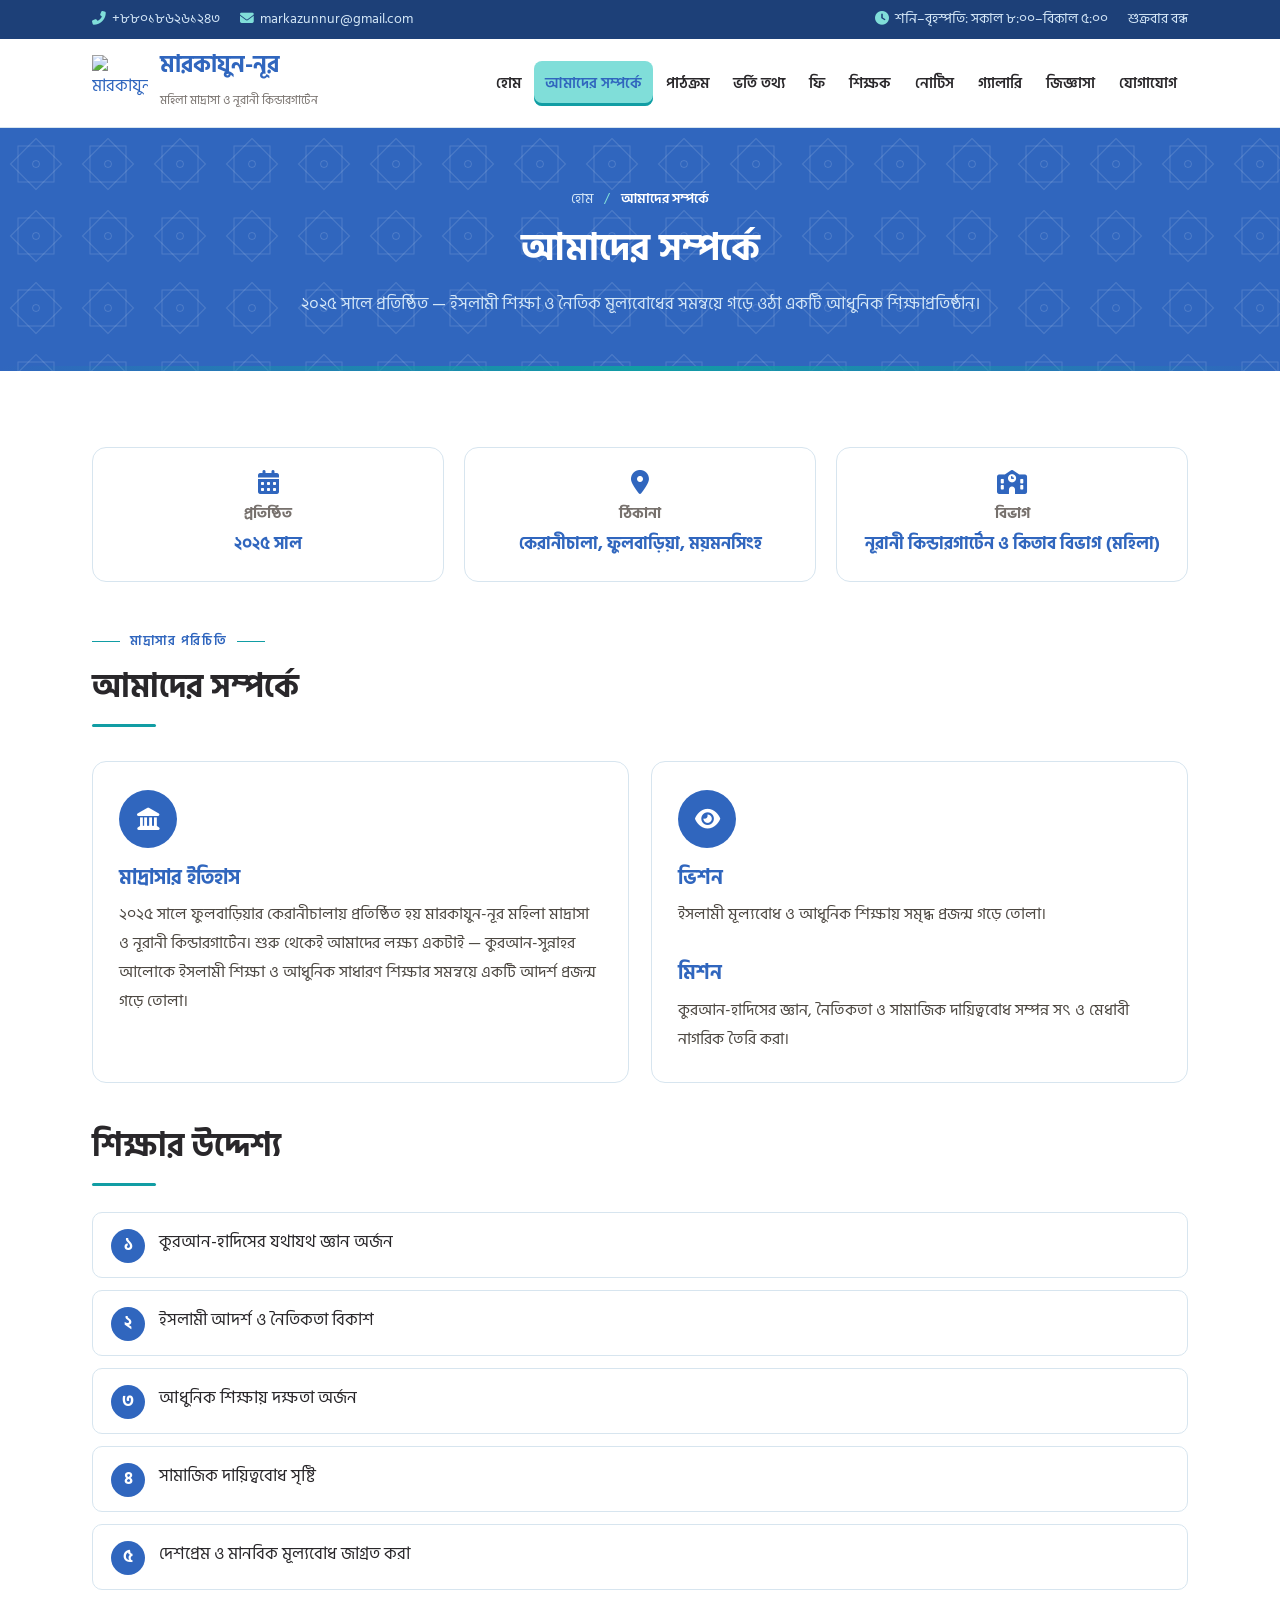
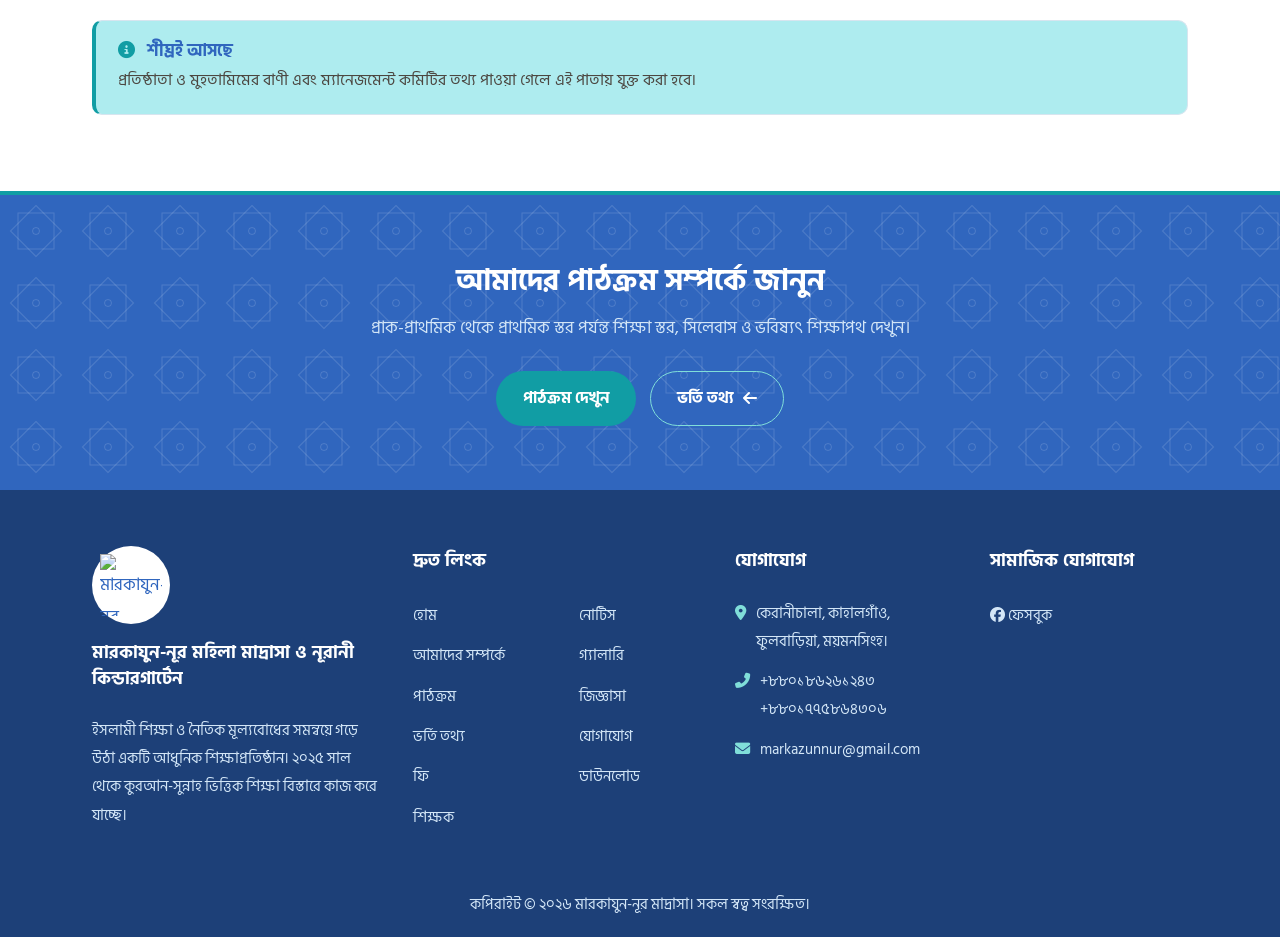
==== commit 1e86e339: "Footer: add logo and split quick links into two columns with divider" ====
--- a/about.html
+++ b/about.html
@@ -169,24 +169,30 @@
     <div class="container">
         <div class="footer-grid">
             <div>
+                <a href="index.html" class="footer-logo"><img src="assets/images/logo.svg" alt="মারকাযুন-নূর মাদ্রাসার লোগো"></a>
                 <h3>মারকাযুন-নূর মহিলা মাদ্রাসা ও নূরানী কিন্ডারগার্টেন</h3>
                 <p>ইসলামী শিক্ষা ও নৈতিক মূল্যবোধের সমন্বয়ে গড়ে উঠা একটি আধুনিক শিক্ষাপ্রতিষ্ঠান। ২০২৫ সাল থেকে কুরআন-সুন্নাহ ভিত্তিক শিক্ষা বিস্তারে কাজ করে যাচ্ছে।</p>
             </div>
             <div>
                 <h3>দ্রুত লিংক</h3>
-                <ul class="footer-links">
-                    <li><a href="index.html">হোম</a></li>
-                    <li><a href="about.html">আমাদের সম্পর্কে</a></li>
-                    <li><a href="academic-programs.html">পাঠক্রম</a></li>
-                    <li><a href="admission.html">ভর্তি তথ্য</a></li>
-                    <li><a href="fees.html">ফি</a></li>
-                    <li><a href="teachers.html">শিক্ষক</a></li>
-                    <li><a href="notice.html">নোটিস</a></li>
-                    <li><a href="gallery.html">গ্যালারি</a></li>
-                    <li><a href="faq.html">জিজ্ঞাসা</a></li>
-                    <li><a href="contact.html">যোগাযোগ</a></li>
-                    <li><a href="downloads.html">ডাউনলোড</a></li>
-                </ul>
+                <div class="footer-links-split">
+                    <ul class="footer-links">
+                        <li><a href="index.html">হোম</a></li>
+                        <li><a href="about.html">আমাদের সম্পর্কে</a></li>
+                        <li><a href="academic-programs.html">পাঠক্রম</a></li>
+                        <li><a href="admission.html">ভর্তি তথ্য</a></li>
+                        <li><a href="fees.html">ফি</a></li>
+                        <li><a href="teachers.html">শিক্ষক</a></li>
+                    </ul>
+                    <span class="footer-links-divider" aria-hidden="true"></span>
+                    <ul class="footer-links">
+                        <li><a href="notice.html">নোটিস</a></li>
+                        <li><a href="gallery.html">গ্যালারি</a></li>
+                        <li><a href="faq.html">জিজ্ঞাসা</a></li>
+                        <li><a href="contact.html">যোগাযোগ</a></li>
+                        <li><a href="downloads.html">ডাউনলোড</a></li>
+                    </ul>
+                </div>
             </div>
             <div>
                 <h3>যোগাযোগ</h3>
--- a/assets/css/main.css
+++ b/assets/css/main.css
@@ -410,12 +410,18 @@
 
 /* ---------- Footer ---------- */
 .site-footer { background: var(--color-primary-deep); color: var(--color-on-primary-soft); }
-.footer-grid { display: grid; grid-template-columns: 1.4fr 1fr 1fr 0.9fr; gap: 36px; padding: 56px 0 40px; }
+.footer-grid { display: grid; grid-template-columns: 1.3fr 1.3fr 1fr 0.9fr; gap: 36px; padding: 56px 0 40px; }
 .site-footer h3 { color: var(--color-on-primary); font-size: 1.1rem; margin-bottom: 16px; padding-bottom: 10px; border-bottom: 1px solid rgba(var(--color-mid-rgb), 0.35); display: inline-block; }
 .site-footer p { font-size: 0.95rem; }
 .footer-links li { margin-bottom: 9px; }
 .footer-links a { color: var(--color-on-primary-soft); font-size: 0.95rem; }
 .footer-links a:hover { color: var(--color-mid); }
+.footer-logo { display: inline-flex; align-items: center; justify-content: center; width: 78px; height: 78px; border-radius: 50%; background: var(--color-bg); padding: 8px; margin-bottom: 16px; box-shadow: var(--shadow); }
+.footer-logo img { width: 100%; height: 100%; object-fit: contain; }
+.footer-links-split { display: flex; gap: 22px; align-items: stretch; }
+.footer-links-split .footer-links { flex: 1; min-width: 0; }
+.footer-links-split .footer-links li:last-child { margin-bottom: 0; }
+.footer-links-divider { flex-shrink: 0; width: 1px; background: rgba(var(--color-mid-rgb), 0.35); }
 .footer-contact li { display: flex; gap: 10px; margin-bottom: 12px; font-size: 0.95rem; align-items: flex-start; }
 .footer-contact i { color: var(--color-mid); margin-top: 5px; }
 .footer-contact a { color: var(--color-on-primary-soft); }
@@ -480,5 +486,7 @@
   .notice-item { flex-direction: column; gap: 12px; }
   .notice-date { width: 70px; }
   .footer-grid { grid-template-columns: 1fr; gap: 28px; }
+  .footer-links-split { flex-direction: column; gap: 10px; }
+  .footer-links-divider { width: 100%; height: 1px; }
   .step-arrow { padding-left: 19px; }
 }
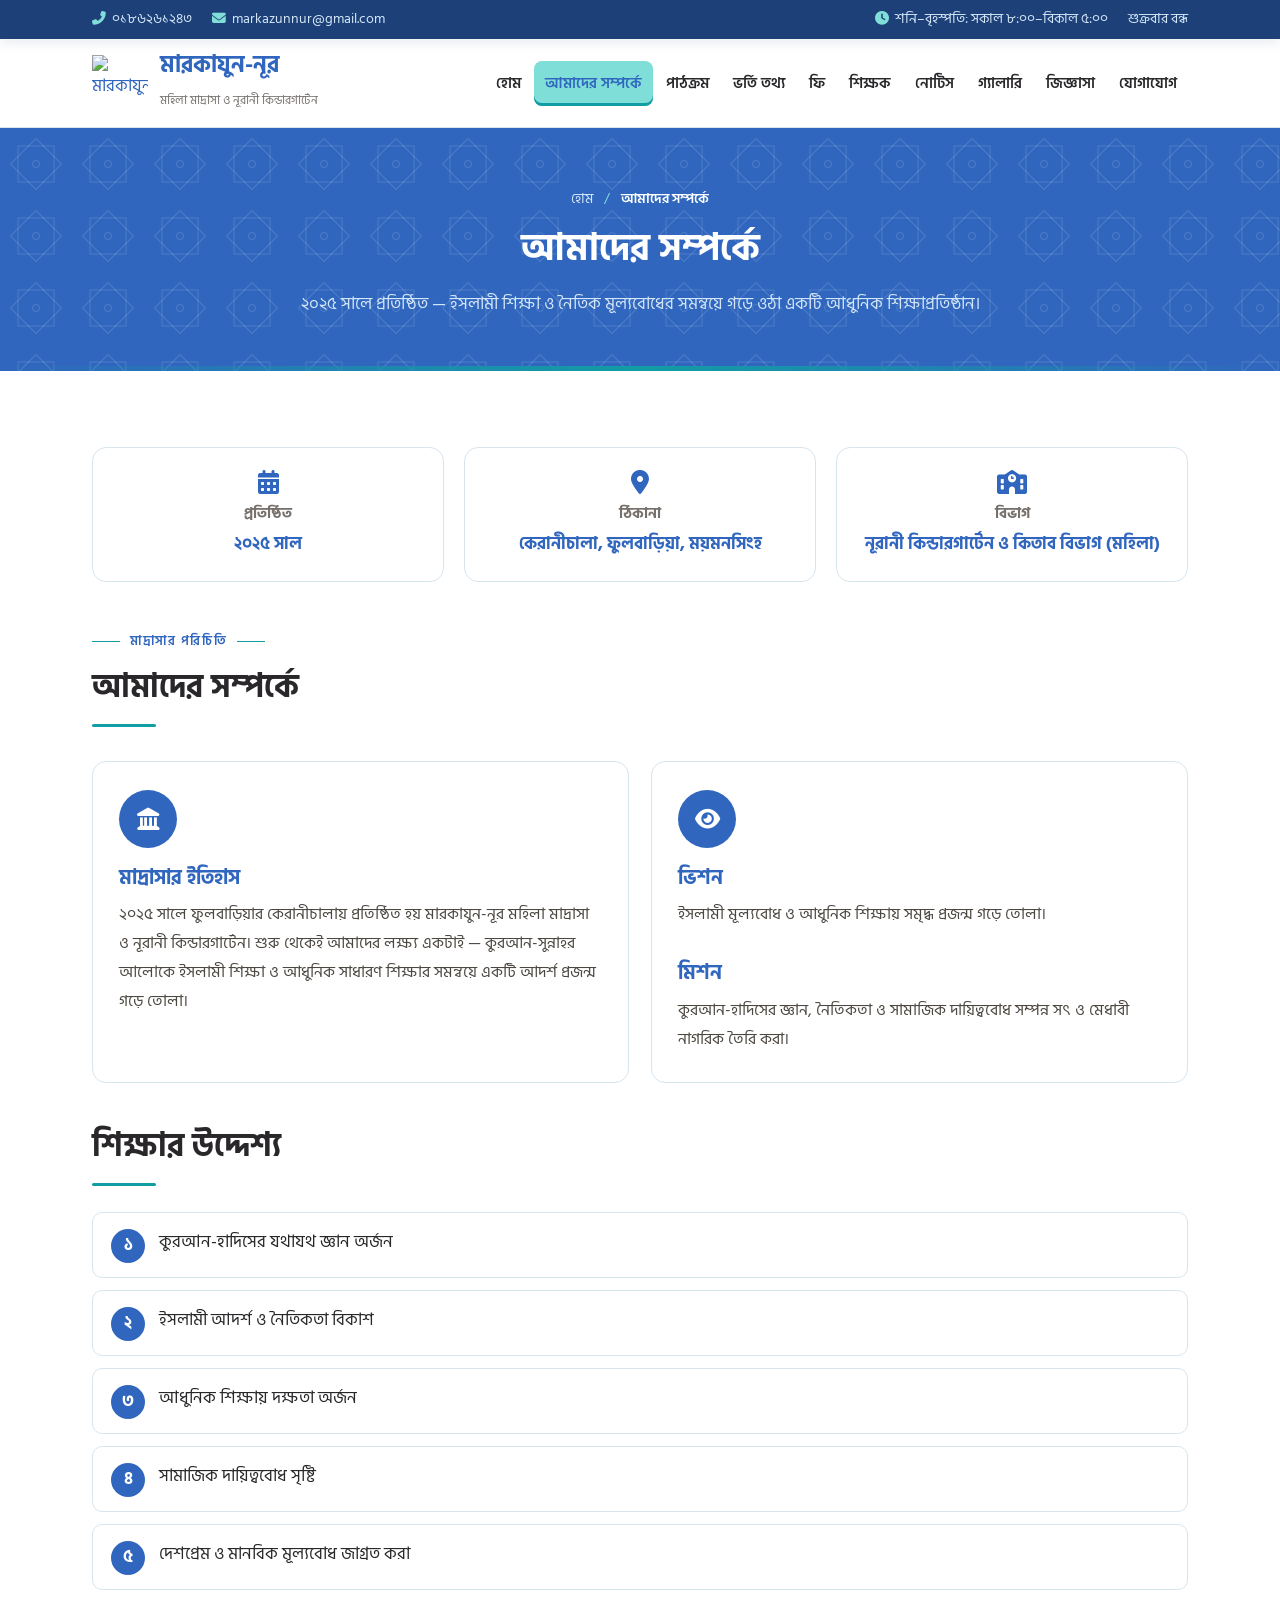
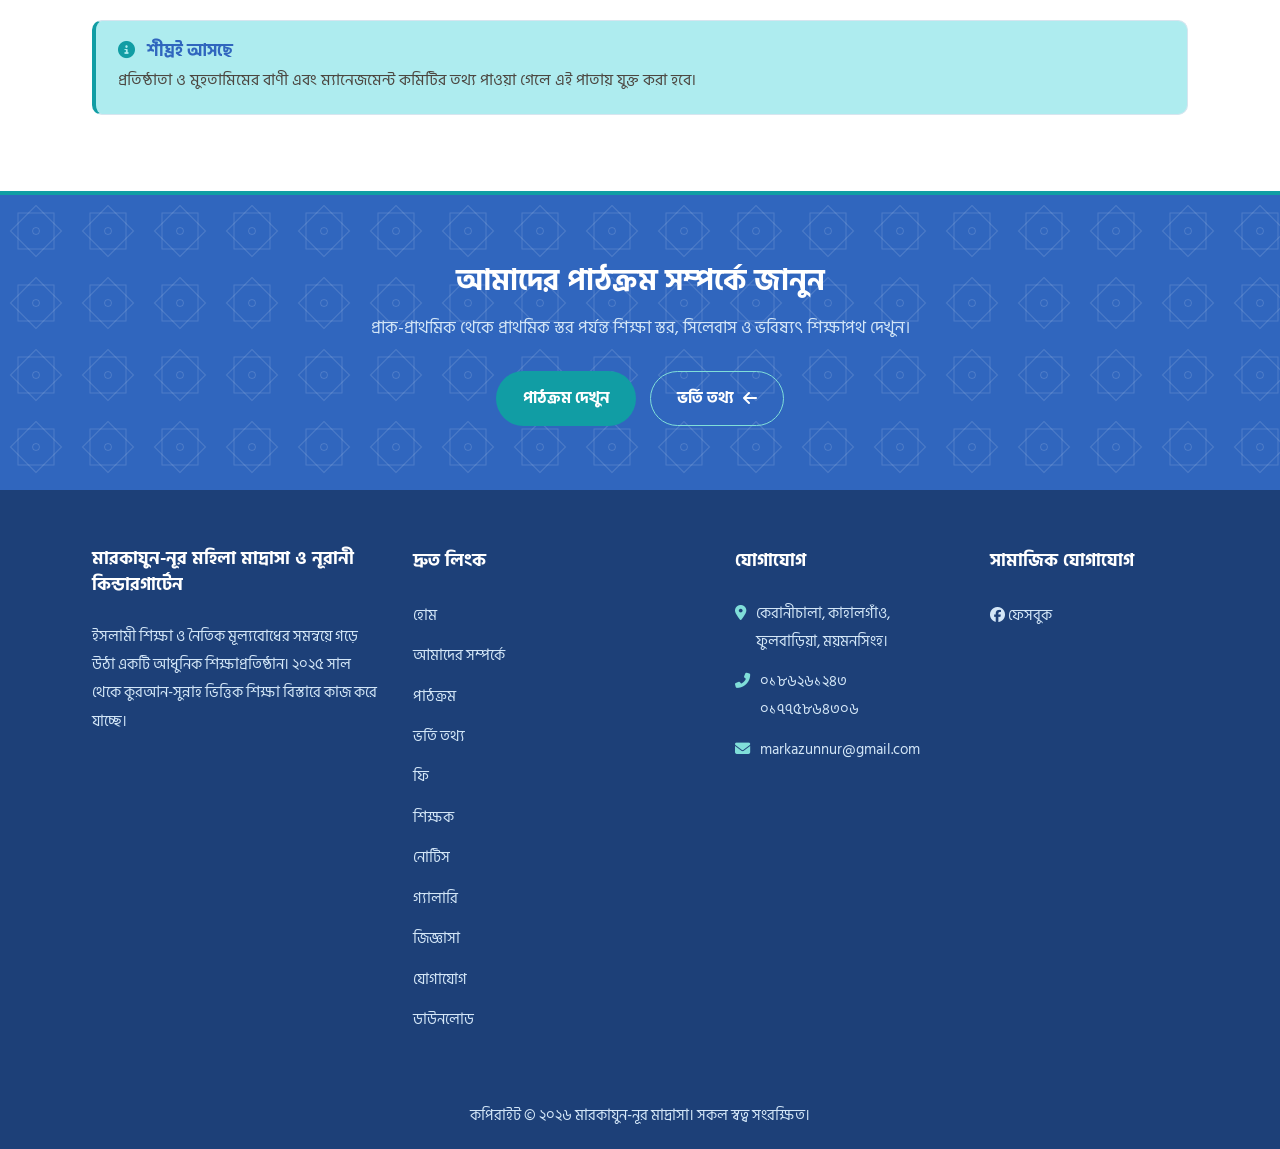
==== commit c19d5a4c: "Show phone numbers in local format without +88" ====
--- a/about.html
+++ b/about.html
@@ -46,7 +46,7 @@
 <div class="topbar">
     <div class="container">
         <div class="topbar-left">
-            <span><i class="fas fa-phone-alt"></i><a href="tel:+880186261243">+৮৮০১৮৬২৬১২৪৩</a></span>
+            <span><i class="fas fa-phone-alt"></i><a href="tel:+880186261243">০১৮৬২৬১২৪৩</a></span>
             <span><i class="fas fa-envelope"></i><a href="mailto:markazunnur@gmail.com">markazunnur@gmail.com</a></span>
         </div>
         <div class="topbar-right">
@@ -169,36 +169,30 @@
     <div class="container">
         <div class="footer-grid">
             <div>
-                <a href="index.html" class="footer-logo"><img src="assets/images/logo.svg" alt="মারকাযুন-নূর মাদ্রাসার লোগো"></a>
                 <h3>মারকাযুন-নূর মহিলা মাদ্রাসা ও নূরানী কিন্ডারগার্টেন</h3>
                 <p>ইসলামী শিক্ষা ও নৈতিক মূল্যবোধের সমন্বয়ে গড়ে উঠা একটি আধুনিক শিক্ষাপ্রতিষ্ঠান। ২০২৫ সাল থেকে কুরআন-সুন্নাহ ভিত্তিক শিক্ষা বিস্তারে কাজ করে যাচ্ছে।</p>
             </div>
             <div>
                 <h3>দ্রুত লিংক</h3>
-                <div class="footer-links-split">
-                    <ul class="footer-links">
-                        <li><a href="index.html">হোম</a></li>
-                        <li><a href="about.html">আমাদের সম্পর্কে</a></li>
-                        <li><a href="academic-programs.html">পাঠক্রম</a></li>
-                        <li><a href="admission.html">ভর্তি তথ্য</a></li>
-                        <li><a href="fees.html">ফি</a></li>
-                        <li><a href="teachers.html">শিক্ষক</a></li>
-                    </ul>
-                    <span class="footer-links-divider" aria-hidden="true"></span>
-                    <ul class="footer-links">
-                        <li><a href="notice.html">নোটিস</a></li>
-                        <li><a href="gallery.html">গ্যালারি</a></li>
-                        <li><a href="faq.html">জিজ্ঞাসা</a></li>
-                        <li><a href="contact.html">যোগাযোগ</a></li>
-                        <li><a href="downloads.html">ডাউনলোড</a></li>
-                    </ul>
-                </div>
+                <ul class="footer-links">
+                    <li><a href="index.html">হোম</a></li>
+                    <li><a href="about.html">আমাদের সম্পর্কে</a></li>
+                    <li><a href="academic-programs.html">পাঠক্রম</a></li>
+                    <li><a href="admission.html">ভর্তি তথ্য</a></li>
+                    <li><a href="fees.html">ফি</a></li>
+                    <li><a href="teachers.html">শিক্ষক</a></li>
+                    <li><a href="notice.html">নোটিস</a></li>
+                    <li><a href="gallery.html">গ্যালারি</a></li>
+                    <li><a href="faq.html">জিজ্ঞাসা</a></li>
+                    <li><a href="contact.html">যোগাযোগ</a></li>
+                    <li><a href="downloads.html">ডাউনলোড</a></li>
+                </ul>
             </div>
             <div>
                 <h3>যোগাযোগ</h3>
                 <ul class="footer-contact">
                     <li><i class="fas fa-map-marker-alt"></i><span>কেরানীচালা, কাহালগাঁও, ফুলবাড়িয়া, ময়মনসিংহ।</span></li>
-                    <li><i class="fas fa-phone-alt"></i><span><a href="tel:+880186261243">+৮৮০১৮৬২৬১২৪৩</a><br><a href="tel:+8801775864306">+৮৮০১৭৭৫৮৬৪৩০৬</a></span></li>
+                    <li><i class="fas fa-phone-alt"></i><span><a href="tel:+880186261243">০১৮৬২৬১২৪৩</a><br><a href="tel:+8801775864306">০১৭৭৫৮৬৪৩০৬</a></span></li>
                     <li><i class="fas fa-envelope"></i><span><a href="mailto:markazunnur@gmail.com">markazunnur@gmail.com</a></span></li>
                 </ul>
             </div>
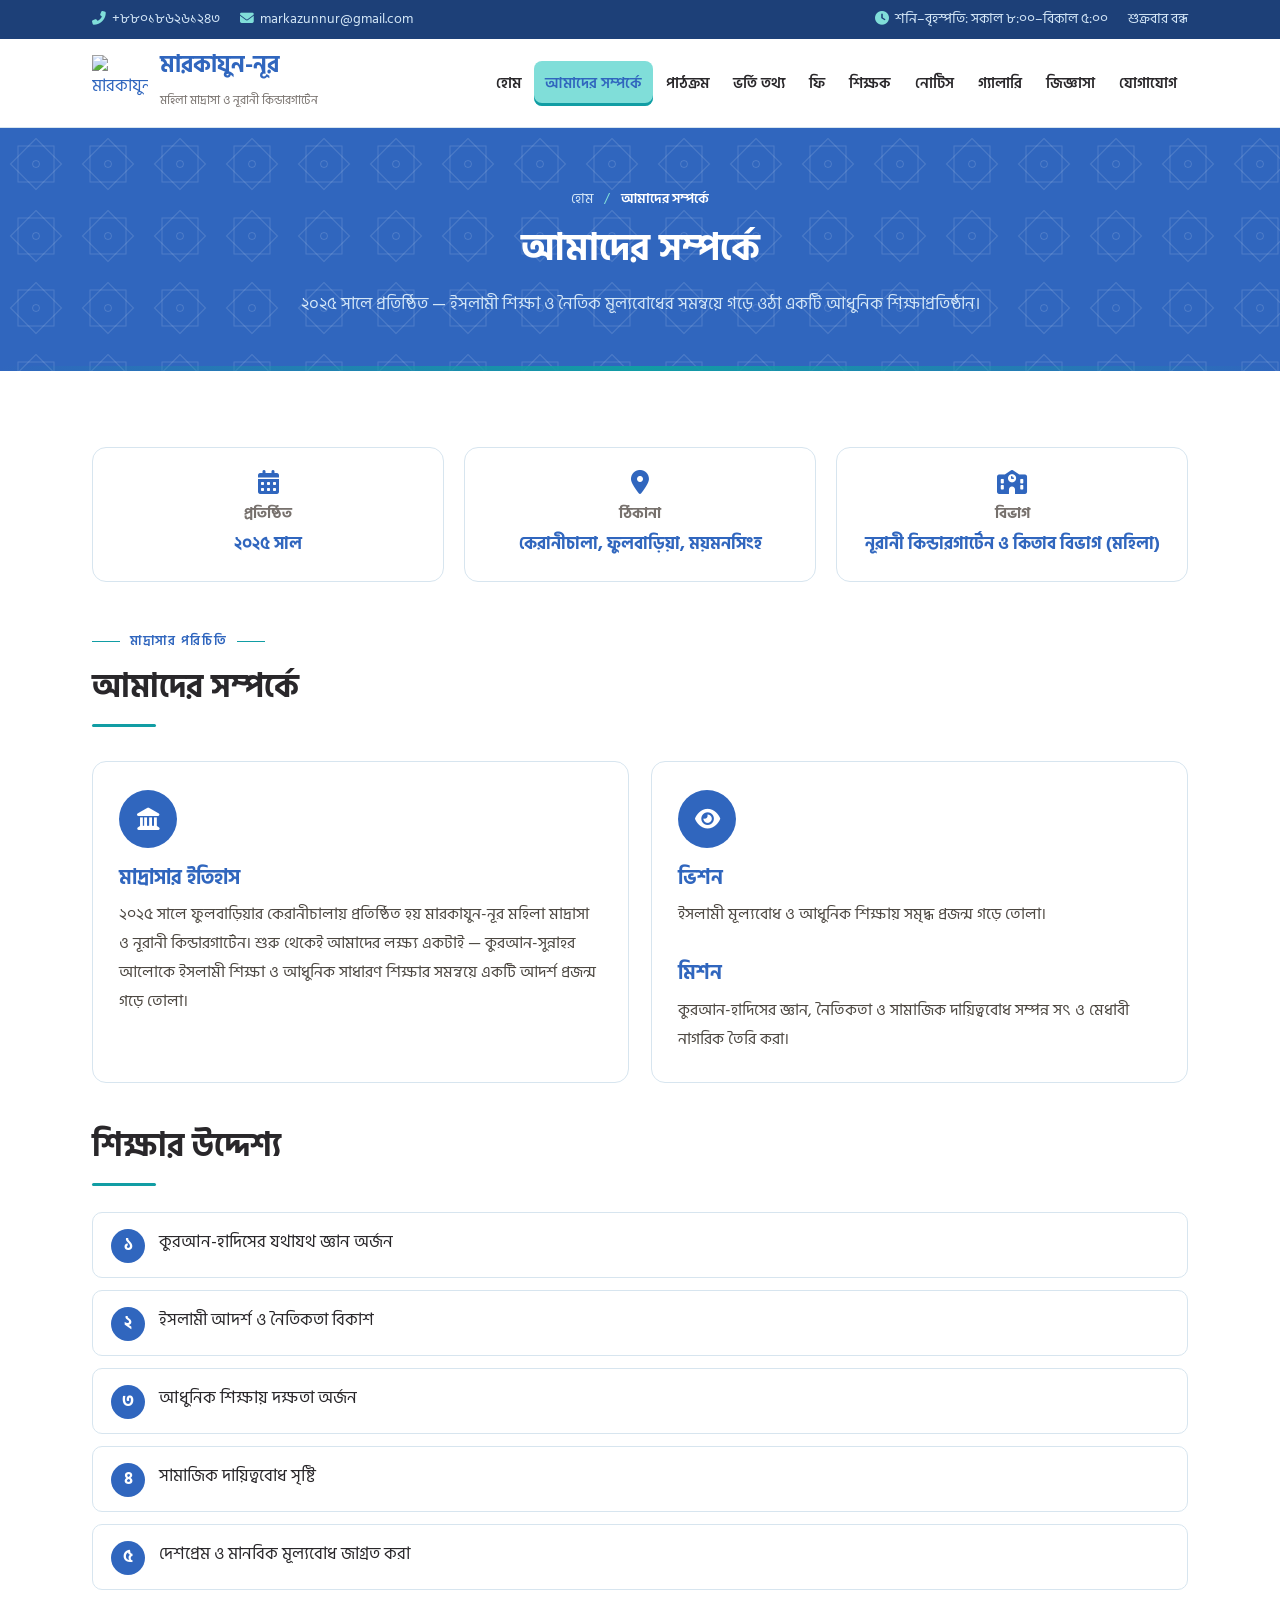
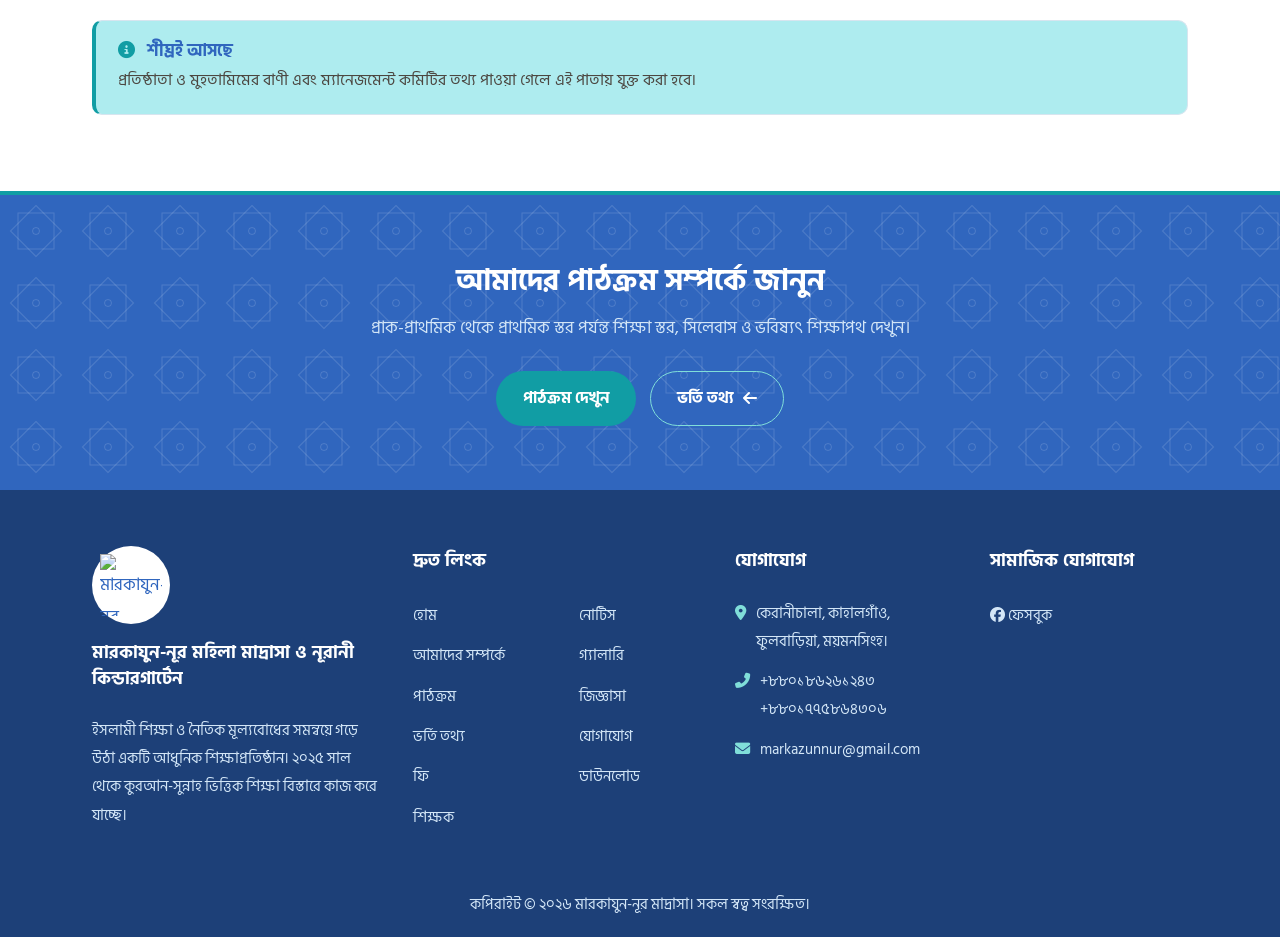
==== commit f63a214f: "Merge pull request #4 from moinwebd/footer-logo-quicklinks Footer: add logo and split quick links in" ====
--- a/about.html
+++ b/about.html
@@ -46,7 +46,7 @@
 <div class="topbar">
     <div class="container">
         <div class="topbar-left">
-            <span><i class="fas fa-phone-alt"></i><a href="tel:+880186261243">০১৮৬২৬১২৪৩</a></span>
+            <span><i class="fas fa-phone-alt"></i><a href="tel:+880186261243">+৮৮০১৮৬২৬১২৪৩</a></span>
             <span><i class="fas fa-envelope"></i><a href="mailto:markazunnur@gmail.com">markazunnur@gmail.com</a></span>
         </div>
         <div class="topbar-right">
@@ -169,30 +169,36 @@
     <div class="container">
         <div class="footer-grid">
             <div>
+                <a href="index.html" class="footer-logo"><img src="assets/images/logo.svg" alt="মারকাযুন-নূর মাদ্রাসার লোগো"></a>
                 <h3>মারকাযুন-নূর মহিলা মাদ্রাসা ও নূরানী কিন্ডারগার্টেন</h3>
                 <p>ইসলামী শিক্ষা ও নৈতিক মূল্যবোধের সমন্বয়ে গড়ে উঠা একটি আধুনিক শিক্ষাপ্রতিষ্ঠান। ২০২৫ সাল থেকে কুরআন-সুন্নাহ ভিত্তিক শিক্ষা বিস্তারে কাজ করে যাচ্ছে।</p>
             </div>
             <div>
                 <h3>দ্রুত লিংক</h3>
-                <ul class="footer-links">
-                    <li><a href="index.html">হোম</a></li>
-                    <li><a href="about.html">আমাদের সম্পর্কে</a></li>
-                    <li><a href="academic-programs.html">পাঠক্রম</a></li>
-                    <li><a href="admission.html">ভর্তি তথ্য</a></li>
-                    <li><a href="fees.html">ফি</a></li>
-                    <li><a href="teachers.html">শিক্ষক</a></li>
-                    <li><a href="notice.html">নোটিস</a></li>
-                    <li><a href="gallery.html">গ্যালারি</a></li>
-                    <li><a href="faq.html">জিজ্ঞাসা</a></li>
-                    <li><a href="contact.html">যোগাযোগ</a></li>
-                    <li><a href="downloads.html">ডাউনলোড</a></li>
-                </ul>
+                <div class="footer-links-split">
+                    <ul class="footer-links">
+                        <li><a href="index.html">হোম</a></li>
+                        <li><a href="about.html">আমাদের সম্পর্কে</a></li>
+                        <li><a href="academic-programs.html">পাঠক্রম</a></li>
+                        <li><a href="admission.html">ভর্তি তথ্য</a></li>
+                        <li><a href="fees.html">ফি</a></li>
+                        <li><a href="teachers.html">শিক্ষক</a></li>
+                    </ul>
+                    <span class="footer-links-divider" aria-hidden="true"></span>
+                    <ul class="footer-links">
+                        <li><a href="notice.html">নোটিস</a></li>
+                        <li><a href="gallery.html">গ্যালারি</a></li>
+                        <li><a href="faq.html">জিজ্ঞাসা</a></li>
+                        <li><a href="contact.html">যোগাযোগ</a></li>
+                        <li><a href="downloads.html">ডাউনলোড</a></li>
+                    </ul>
+                </div>
             </div>
             <div>
                 <h3>যোগাযোগ</h3>
                 <ul class="footer-contact">
                     <li><i class="fas fa-map-marker-alt"></i><span>কেরানীচালা, কাহালগাঁও, ফুলবাড়িয়া, ময়মনসিংহ।</span></li>
-                    <li><i class="fas fa-phone-alt"></i><span><a href="tel:+880186261243">০১৮৬২৬১২৪৩</a><br><a href="tel:+8801775864306">০১৭৭৫৮৬৪৩০৬</a></span></li>
+                    <li><i class="fas fa-phone-alt"></i><span><a href="tel:+880186261243">+৮৮০১৮৬২৬১২৪৩</a><br><a href="tel:+8801775864306">+৮৮০১৭৭৫৮৬৪৩০৬</a></span></li>
                     <li><i class="fas fa-envelope"></i><span><a href="mailto:markazunnur@gmail.com">markazunnur@gmail.com</a></span></li>
                 </ul>
             </div>
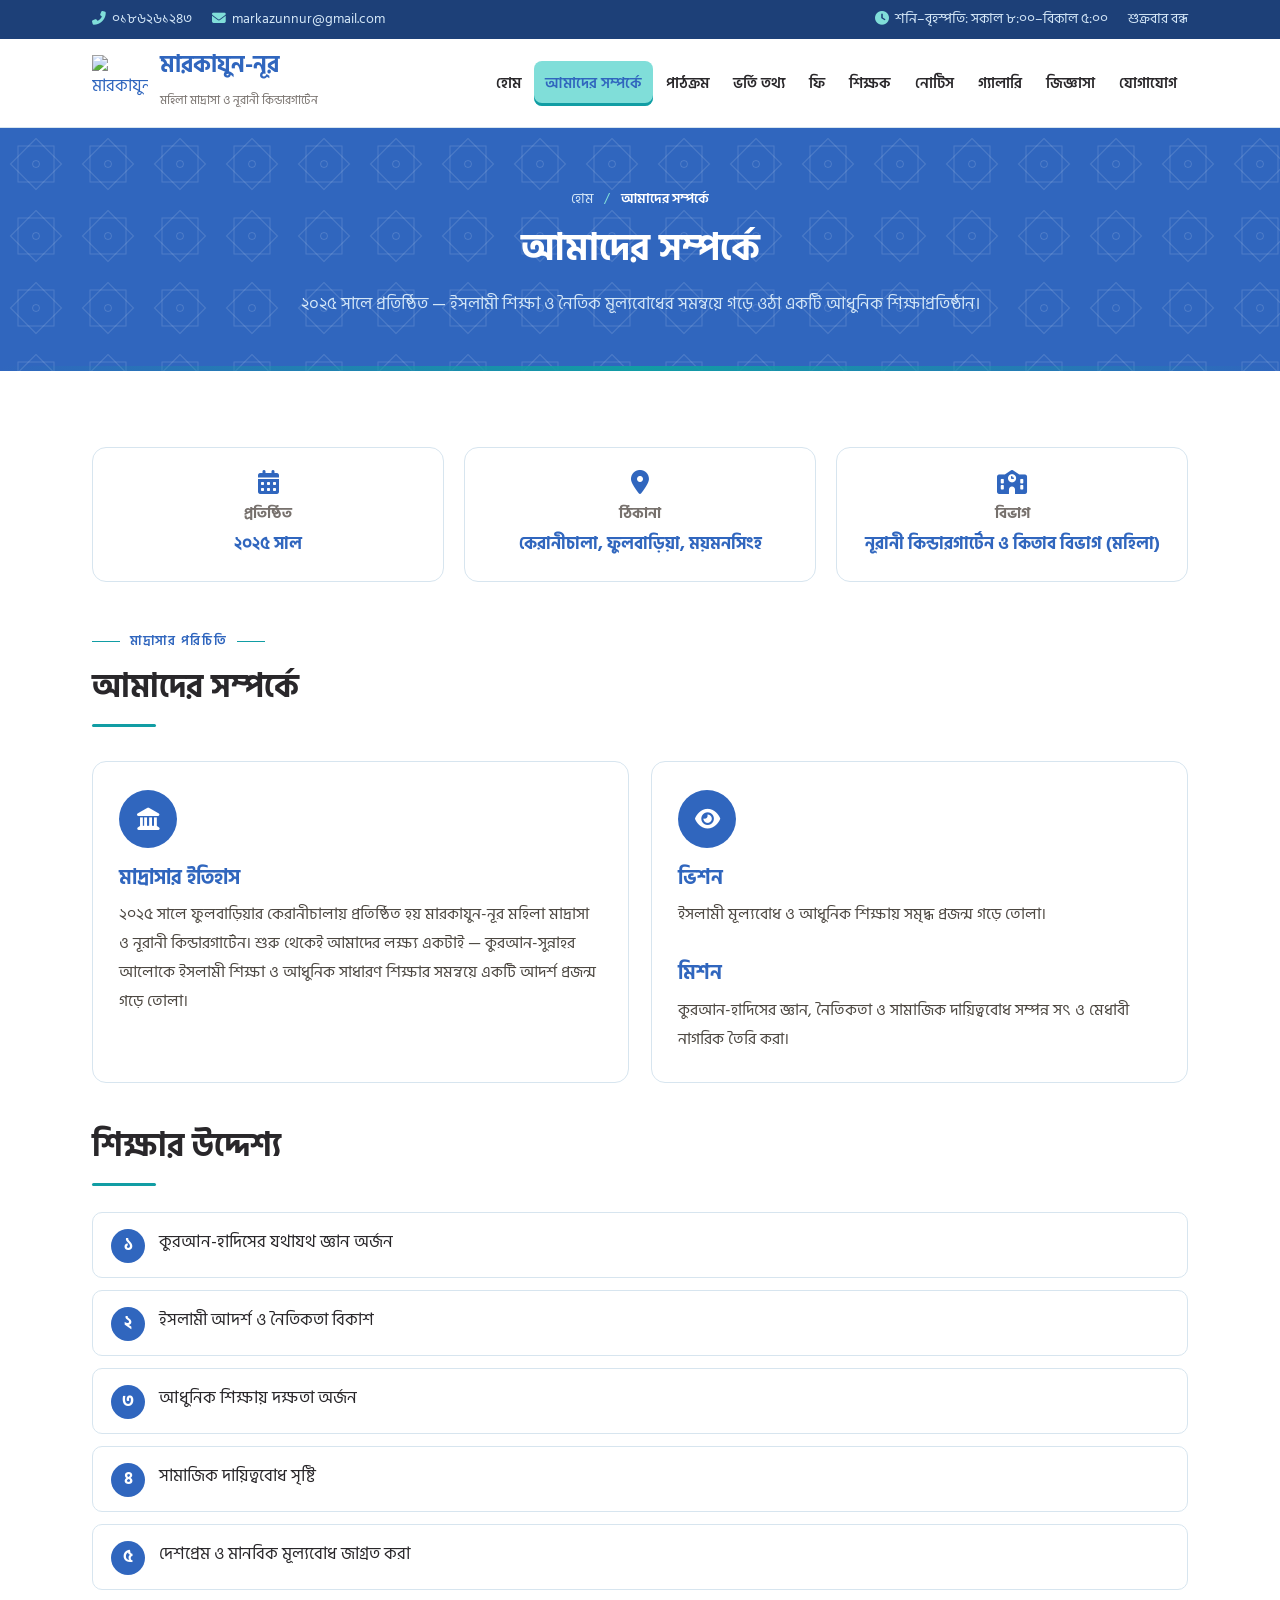
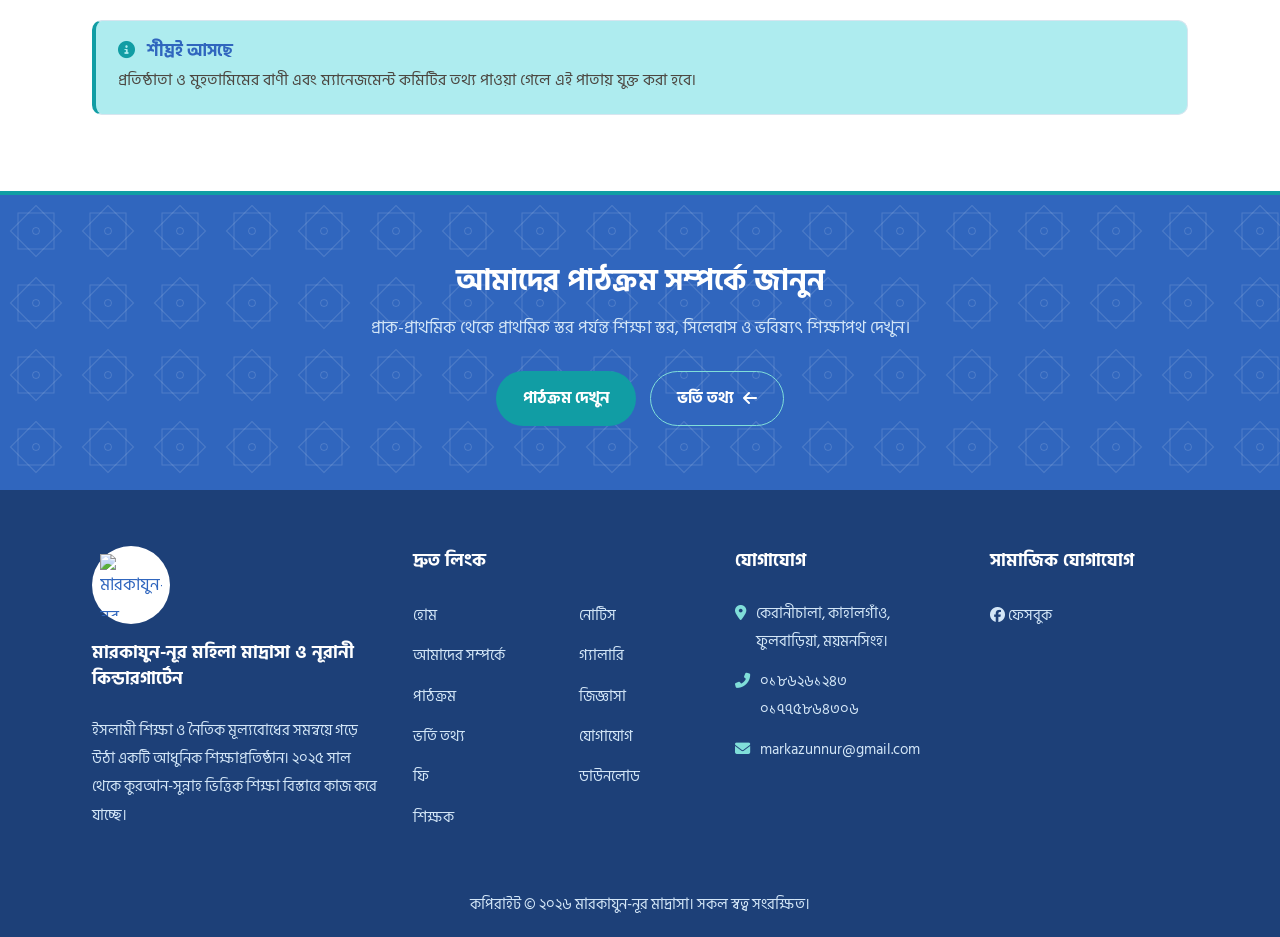
==== commit dbbaa356: "Merge pull request #5 from moinwebd/phone-local-format Show phone numbers in local format without +8" ====
--- a/about.html
+++ b/about.html
@@ -46,7 +46,7 @@
 <div class="topbar">
     <div class="container">
         <div class="topbar-left">
-            <span><i class="fas fa-phone-alt"></i><a href="tel:+880186261243">+৮৮০১৮৬২৬১২৪৩</a></span>
+            <span><i class="fas fa-phone-alt"></i><a href="tel:+880186261243">০১৮৬২৬১২৪৩</a></span>
             <span><i class="fas fa-envelope"></i><a href="mailto:markazunnur@gmail.com">markazunnur@gmail.com</a></span>
         </div>
         <div class="topbar-right">
@@ -198,7 +198,7 @@
                 <h3>যোগাযোগ</h3>
                 <ul class="footer-contact">
                     <li><i class="fas fa-map-marker-alt"></i><span>কেরানীচালা, কাহালগাঁও, ফুলবাড়িয়া, ময়মনসিংহ।</span></li>
-                    <li><i class="fas fa-phone-alt"></i><span><a href="tel:+880186261243">+৮৮০১৮৬২৬১২৪৩</a><br><a href="tel:+8801775864306">+৮৮০১৭৭৫৮৬৪৩০৬</a></span></li>
+                    <li><i class="fas fa-phone-alt"></i><span><a href="tel:+880186261243">০১৮৬২৬১২৪৩</a><br><a href="tel:+8801775864306">০১৭৭৫৮৬৪৩০৬</a></span></li>
                     <li><i class="fas fa-envelope"></i><span><a href="mailto:markazunnur@gmail.com">markazunnur@gmail.com</a></span></li>
                 </ul>
             </div>
